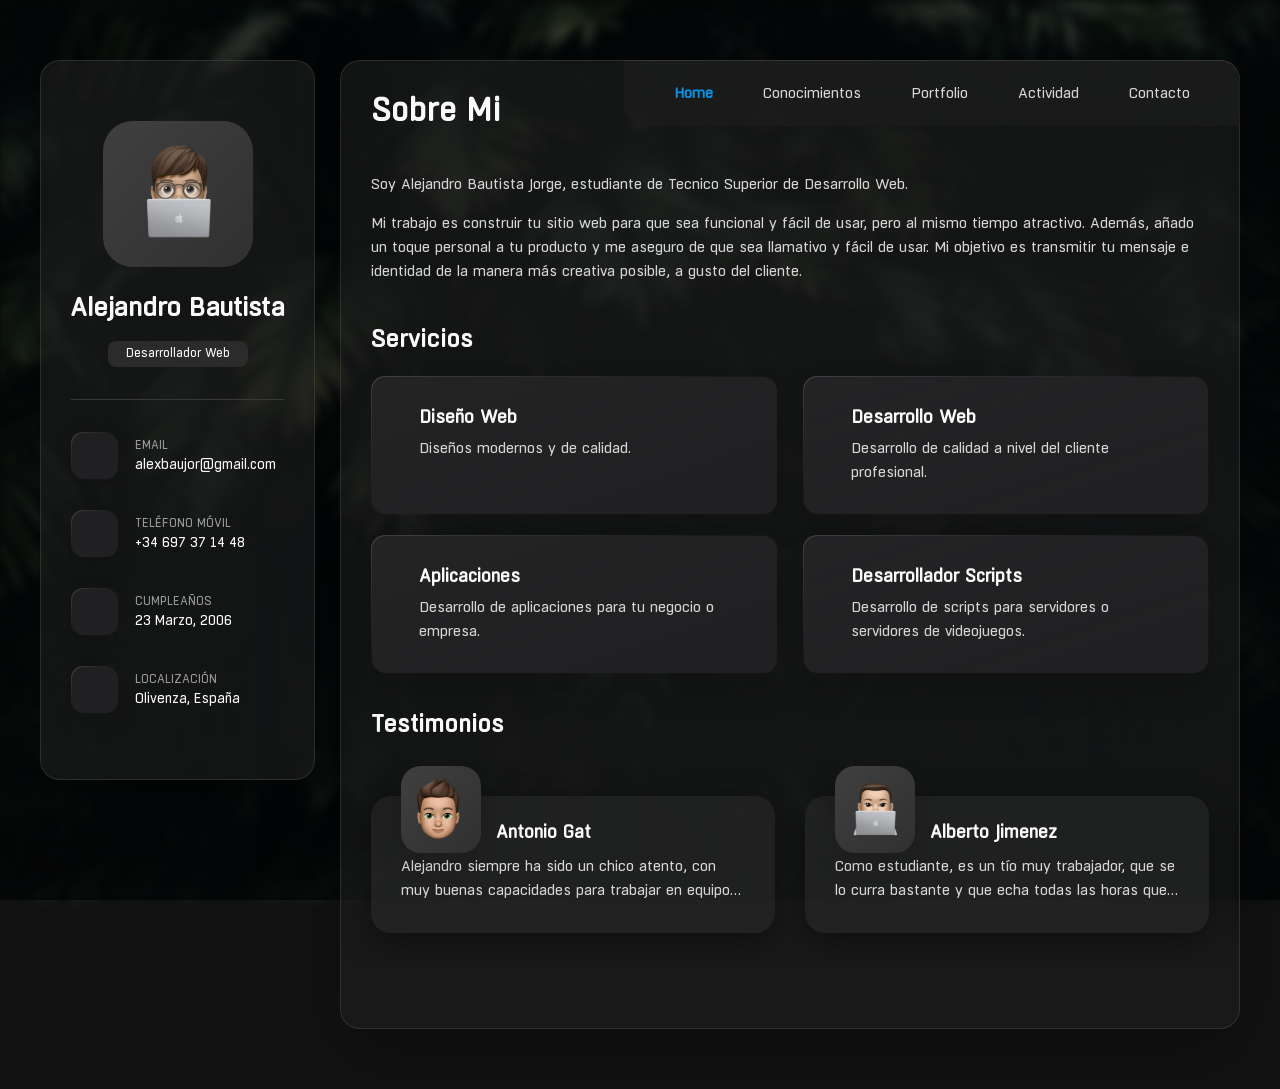
==== index.html @ 98f19467 "Actu V2" ====
<!DOCTYPE html>
<html lang="es">

<head>
  <meta charset="UTF-8">
  <meta http-equiv="X-UA-Compatible" content="IE=edge">
  <meta name="viewport" content="width=device-width, initial-scale=1.0">
  <title>Alejandro Bautista Jorge</title>


  <!--
    - favicon
  -->
  <link rel="shortcut icon" href="./assets/images/logo.ico" type="image/x-icon">

  <!--
    - custom css link
  -->
  <link rel="stylesheet" href="./assets/css/style.css">

  <!--
    - google font link
  -->
  <link rel="stylesheet" href="https://site-assets.fontawesome.com/releases/v6.4.0/css/all.css">
  <link rel="preconnect" href="https://fonts.googleapis.com">
  <link rel="preconnect" href="https://fonts.gstatic.com" crossorigin>
  <link href="https://fonts.googleapis.com/css2?family=Poppins:wght@300;400;500;600&display=swap" rel="stylesheet">
  <link href="https://fonts.googleapis.com/css2?family=Lexend+Deca:wght@100..900&display=swap" rel="stylesheet">
</head>

<body>
  <div id="preloader">
    <div class="loader"></div>
  </div>

  <!--
    - #MAIN
  -->

  <main>

    <!--
      - #SIDEBAR
    -->

           <aside class="sidebar" data-sidebar>

            <div class="sidebar-info">

                <figure class="avatar-box">
                    <img src="./assets/images/alebau.png" alt="Alejandro" width="80">
                </figure>

                <div class="info-content">
                    <a class="name"><b>Alejandro Bautista</b></a>
                    <p class="title">Desarrollador Web</p>
                </div>

                <button class="info_more-btn" data-sidebar-btn>
          <span>Mostrar Datos</span>

          <i class="fa-duotone fa-solid fa-angles-right"></i>
        </button>

            </div>

            <div class="sidebar-info_more">

                <div class="separator"></div>

                <ul class="contacts-list">

                    <li class="contact-item">

                        <div class="icon-box">
                            <i class="fa-duotone fa-solid fa-envelopes" style="--fa-primary-color: #0e90e1; --fa-secondary-color: #0e90e1;"></i>
                        </div>

                        <div class="contact-info">
                            <p class="contact-title">Email</p>

                            <a href="mailto:alexbaujor@gmail.com" class="contact-link">alexbaujor@gmail.com</a>
                        </div>

                    </li>

                    <li class="contact-item">

                        <div class="icon-box">
                            <i class="fa-duotone fa-solid fa-mobile-button" style="--fa-primary-color: #0e90e1; --fa-secondary-color: #0e90e1;"></i>
                        </div>

                        <div class="contact-info">
                            <p class="contact-title">Teléfono Móvil</p>

                            <a href="tel:+697371448" class="contact-link">+34 697 37 14 48</a>
                        </div>

                    </li>

                    <li class="contact-item">

                        <div class="icon-box">
                            <i class="fa-duotone fa-solid fa-calendar-days" style="--fa-primary-color: #0e90e1; --fa-secondary-color: #0e90e1;"></i>
                        </div>

                        <div class="contact-info">
                            <p class="contact-title">Cumpleaños</p>

                            <time datetime="1982-06-23">23 Marzo, 2006</time>
                        </div>

                    </li>

                    <li class="contact-item">

                        <div class="icon-box">
                            <i class="fa-duotone fa-solid fa-map-location-dot" style="--fa-primary-color: #0e90e1; --fa-secondary-color: #0e90e1;"></i>
                        </div>

                        <div class="contact-info">
                            <p class="contact-title">Localización</p>
                            <address>Olivenza, España</address>
                        </div>

                    </li>

                </ul>

                <div class="separator"></div>

                <ul class="social-list">

                    <li class="social-item">
                        <a href="https://github.com/TheeAlex11" class="social-link">
                            <i class="fa-brands fa-github" style="--fa-primary-color: #0e90e1; --fa-secondary-color: #0e90e1;"></i>
                        </a>
                    </li>

                    <li class="social-item">
                        <a href="#" class="social-link">
                            <i class="fa-brands fa-linkedin-in" style="--fa-primary-color: #0e90e1; --fa-secondary-color: #0e90e1;"></i>
                        </a>
                    </li>

                    <li class="social-item">
                        <a href="https://www.instagram.com/ale._oli1/" class="social-link">
                            <i class="fa-brands fa-instagram" style="--fa-primary-color: #0e90e1; --fa-secondary-color: #0e90e1;"></i>
                        </a>
                    </li>

                </ul>

            </div>

        </aside>





    <!--
      - #main-content
    -->

    <div class="main-content">

      <!--
        - #NAVBAR
      -->

      <nav class="navbar">

        <ul class="navbar-list">

          <li class="navbar-item">
            <button class="navbar-link  active" data-nav-link>Home</button>
          </li>

          <li class="navbar-item">
            <button class="navbar-link" data-nav-link>Conocimientos</button>
          </li>

          <li class="navbar-item">
            <button class="navbar-link" data-nav-link>Portfolio</button>
          </li>

          <li class="navbar-item">
            <button class="navbar-link" data-nav-link>Actividad</button>
          </li>

          <li class="navbar-item">
            <button class="navbar-link" data-nav-link>Contacto</button>
          </li>

        </ul>

      </nav>





      <!--
        - #ABOUT
      -->

      <article class="about  active" data-page="home">

                <header>
                    <h2 class="h2 article-title"><i class="fa-duotone fa-solid fa-info" style="--fa-primary-color: #0e90e1; --fa-secondary-color: #0e90e1;"></i> Sobre mi</h2>
                </header>

                <section class="about-text">
                    <p>
                        Soy Alejandro Bautista Jorge, estudiante de Tecnico Superior de Desarrollo Web.
                    </p>

                    <p>
                        Mi trabajo es construir tu sitio web para que sea funcional y fácil de usar, pero al mismo tiempo atractivo. Además, añado un toque personal a tu producto y me aseguro de que sea llamativo y fácil de usar. Mi objetivo es transmitir tu mensaje e identidad
                        de la manera más creativa posible, a gusto del cliente.
                    </p>
                </section>

                <section class="service">

                    <h3 class="h3 service-title">Servicios</h3>

                    <ul class="service-list">

                        <li class="service-item">

                            <div class="service-icon-box">
                                <i class="fa-duotone fa-solid fa-object-group" style="--fa-primary-color: #0e90e1; font-size: 40px; --fa-secondary-color: #0e90e1;"></i>
                            </div>

                            <div class="service-content-box">
                                <h4 class="h4 service-item-title">Diseño Web</h4>

                                <p class="service-item-text">
                                    Diseños modernos y de calidad.
                                </p>
                            </div>

                        </li>

                        <li class="service-item">

                            <div class="service-icon-box">
                                <i class="fa-duotone fa-solid fa-code" style="--fa-primary-color: #0e90e1; font-size: 40px; --fa-secondary-color: #0e90e1;"></i>
                            </div>

                            <div class="service-content-box">
                                <h4 class="h4 service-item-title">Desarrollo Web</h4>

                                <p class="service-item-text">
                                    Desarrollo de calidad a nivel del cliente profesional.
                                </p>
                            </div>

                        </li>

                        <li class="service-item">

                            <div class="service-icon-box">
                                <i class="fa-duotone fa-solid fa-mobile-button" style="--fa-primary-color: #0e90e1; font-size: 40px; --fa-secondary-color: #0e90e1;"></i>
                            </div>

                            <div class="service-content-box">
                                <h4 class="h4 service-item-title">Aplicaciones</h4>

                                <p class="service-item-text">
                                    Desarrollo de aplicaciones para tu negocio o empresa.
                                </p>
                            </div>

                        </li>

                        <li class="service-item">

                            <div class="service-icon-box">
                              <i class="fa-duotone fa-solid fa-joystick" style="--fa-primary-color: #0e90e1; font-size: 40px; --fa-secondary-color: #0e90e1;"></i>
                            </div>

                            <div class="service-content-box">
                                <h4 class="h4 service-item-title">Desarrollador Scripts</h4>

                                <p class="service-item-text">
                                    Desarrollo de scripts para servidores o servidores de videojuegos.
                                </p>
                            </div>

                        </li>

                    </ul>

                </section>


        <!--
          - testimonials
        -->
        
        <section class="testimonials">

          <h3 class="h3 testimonials-title">Testimonios</h3>

          <ul class="testimonials-list has-scrollbar">

            <li class="testimonials-item">
              <div class="content-card" data-testimonials-item>

                <figure class="testimonials-avatar-box">
                  <img src="./assets/images/avatar-antonio.png" alt="Antonio" width="60" data-testimonials-avatar>
                </figure>

                <h4 class="h4 testimonials-item-title" data-testimonials-title>Antonio Gat</h4>

                <div class="testimonials-text" data-testimonials-text>
                  <p>
                    Alejandro siempre ha sido un chico atento, con muy buenas capacidades para trabajar en equipo y como líder de proyecto. Es una persona que siempre estará atento al trabajo y se centrará mucho en la atención y el feedback con el cliente.
                  </p>
                </div>

              </div>
            </li>
            
            <li class="testimonials-item">
              <div class="content-card" data-testimonials-item>

                <figure class="testimonials-avatar-box">
                  <img src="./assets/images/albertojh.png" alt="Alberto Jimenez" width="60" data-testimonials-avatar>
                </figure>

                <h4 class="h4 testimonials-item-title" data-testimonials-title>Alberto Jimenez</h4>

                <div class="testimonials-text" data-testimonials-text>
                  <p>
                    Como estudiante, es un tío muy trabajador, que se lo curra bastante y que echa todas las horas que hagan falta a estudiar y como compañero/amigo es un tío que te ayuda en todo lo que puede, que te facilita las cosas siempre que puede y un gran amigo.
                  </p>
                </div>

              </div>
            </li>
            
            <li class="testimonials-item">
              <div class="content-card" data-testimonials-item>

                <figure class="testimonials-avatar-box">
                  <img src="./assets/images/alegarrido.png" alt="Alejandro Garrido" width="60" data-testimonials-avatar>
                </figure>

                <h4 class="h4 testimonials-item-title" data-testimonials-title>Alejandro Garrido</h4>

                <div class="testimonials-text" data-testimonials-text>
                  <p>
                    Alejandro es un gran compañero, siempre dispuesto a ayudar y con una gran capacidad de trabajo. Su dedicación y esfuerzo son admirables, y su actitud positiva lo convierte en un placer trabajar con él. Estoy seguro de que tendrá un futuro brillante en el mundo del desarrollo web.
                  </p>
                </div>

              </div>
            </li>
            <!----
            <li class="testimonials-item">
              <div class="content-card" data-testimonials-item>

                <figure class="testimonials-avatar-box">
                  <img src="./assets/images/avatar-4.png" alt="Henry william" width="60" data-testimonials-avatar>
                </figure>

                <h4 class="h4 testimonials-item-title" data-testimonials-title>Henry william</h4>

                <div class="testimonials-text" data-testimonials-text>
                  <p>
                    Richard was hired to create a corporate identity. We were very pleased with the work done. She has a
                    lot of experience
                    and is very concerned about the needs of client. Lorem ipsum dolor sit amet, ullamcous cididt
                    consectetur adipiscing
                    elit, seds do et eiusmod tempor incididunt ut laborels dolore magnarels alia.
                  </p>
                </div>

              </div>
            </li>
            ---->
          </ul>

        </section>

        <!--
          - testimonials modal
        -->

        <div class="modal-container" data-modal-container>

          <div class="overlay" data-overlay></div>

          <section class="testimonials-modal">

            <button class="modal-close-btn" data-modal-close-btn>
              <ion-icon name="close-outline"></ion-icon>
            </button>

            <div class="modal-img-wrapper">
              <figure class="modal-avatar-box">
                <img src="./assets/images/alebau.png" alt="Alejandro Bautista" width="80" data-modal-img>
              </figure>

              <img src="./assets/images/icon-quote.svg" alt="quote icon">
            </div>

            <div class="modal-content">

              <h4 class="h3 modal-title" data-modal-title>Antonio Gat</h4>

              <time datetime="2021-06-14">16 de abril 2025</time>

              <div data-modal-text>
                <p>
                  Antonio siempre ha sido un chico atento, con muy buenas capacidades para trabajar en equipo y como líder de proyecto. Es una persona que siempre estará atento al trabajo y se centrará mucho en la atención y el feedback con el cliente.
                </p>
              </div>

            </div>

          </section>

        </div>


        <!--
          - clients
        -->
        

        <!--
          - partners
        -->

      </article>

      <!--
        - #RESUME
      -->

      <article class="resume" data-page="conocimientos">

        <header>
          <h2 class="h2 article-title">Conocimientos</h2>
        </header>

        <section class="timeline">

          <div class="title-wrapper">
            <div class="icon-box">
              <i class="fa-duotone fa-solid fa-briefcase" style="--fa-primary-color: #0e90e1; --fa-secondary-color: #0e90e1;"></i>
            </div>

            <h3 class="h3">Experiencia</h3>
          </div>

          <ol class="timeline-list">
            <li class="timeline-item">

              <h4 class="h4 timeline-item-title">FCT - Grado Medio, Bolopapa, ElFaro</h4>

              <span>29 Marzo 2024 — 20 Junio 2024.</span>

              <p class="timeline-text">
                
              </p>

            </li>

            <li class="timeline-item">

              <h4 class="h4 timeline-item-title">Formacion Profesional DUAL - Impulsa Dirección de Proyectos</h4>

              <span>19 Mayo 2025 — 5 Junio 2025</span>

              <p class="timeline-text">
                
              </p>

            </li>
          </ol>

        </section>

        <section class="timeline">

          <div class="title-wrapper">
            <div class="icon-box">
              <i class="fa-duotone fa-solid fa-books" style="--fa-primary-color: #0e90e1; --fa-secondary-color: #0e90e1;"></i>
            </div>

            <h3 class="h3">Educación</h3>
          </div>

          <ol class="timeline-list">

            <li class="timeline-item">

              <h4 class="h4 timeline-item-title">Grado Superior Desarrollo Web</h4>

              <span>Sep. 2024 — Act.</span>

              <p class="timeline-text">
                
              </p>

            </li>

            <li class="timeline-item">

              <h4 class="h4 timeline-item-title">Grado Medio Sistemas Microinformáticos y Redes</h4>

              <span>Sep. 2022 — Jul. 2024</span>

              <p class="timeline-text">
                
              </p>

            </li>

          </ol>

        </section>


        <!-- <section class="timeline">

          <div class="title-wrapper">
            <div class="icon-box">
              <i class="fa-duotone fa-solid fa-diploma" style="--fa-primary-color: #0e90e1; --fa-secondary-color: #0e90e1;"></i>
            </div>

            <h3 class="h3">Certificaciones</h3>
          </div>

          <ol class="timeline-list">

            <li class="timeline-item">

              <h4 class="h4 timeline-item-title">OpenAI: Ejercicios y asistentes con Angular + NestJS</h4>

              <span>Sep. 2024</span>

              <p class="timeline-text">
                
              </p>

            </li>

            <li class="timeline-item">

              <h4 class="h4 timeline-item-title">Creación de Interfaces y Aplicaciones en Red</h4>

              <span>Sep. 2024</span>

              <p class="timeline-text">
                
              </p>

            </li>
            
            <li class="timeline-item">

              <h4 class="h4 timeline-item-title">Seguridad de Redes informáticas</h4>

              <span>Sep. 2024</span>

              <p class="timeline-text">
                
              </p>

            </li>

            <li class="timeline-item">

              <h4 class="h4 timeline-item-title">Machine Learning</h4>

              <span>Ago. 2024</span>

              <p class="timeline-text">
                
              </p>

            </li>

            <li class="timeline-item">

              <h4 class="h4 timeline-item-title">TanStack Query</h4>

              <span>Ago. 2024</span>

              <p class="timeline-text">
                
              </p>

            </li>

            <li class="timeline-item">

              <h4 class="h4 timeline-item-title">Shadcn/ui</h4>

              <span>Ago. 2024</span>

              <p class="timeline-text">
                
              </p>

            </li>

            <li class="timeline-item">

              <h4 class="h4 timeline-item-title">PHP</h4>

              <span>Ago. 2024</span>

              <p class="timeline-text">
                
              </p>

            </li>

            <li class="timeline-item">

              <h4 class="h4 timeline-item-title">JavaScript</h4>

              <span>Ago. 2022</span>

              <p class="timeline-text">
                
              </p>

            </li>

          </ol>

        </section> -->

        <section class="skill">

          <h3 class="h3 skills-title">Skills</h3>

          <ul class="skills-list content-card">

            <li class="skills-item">

              <div class="title-wrapper">
                <h5 class="h5">HTML</h5>
                <data value="80">80%</data>
              </div>

              <div class="skill-progress-bg">
                <div class="skill-progress-fill" style="width: 80%;"></div>
              </div>

            </li>

            <li class="skills-item">

              <div class="title-wrapper">
                <h5 class="h5">CSS</h5>
                <data value="80">80%</data>
              </div>

              <div class="skill-progress-bg">
                <div class="skill-progress-fill" style="width: 70%;"></div>
              </div>

            </li>

            <li class="skills-item">

              <div class="title-wrapper">
                <h5 class="h5">JavaScript</h5>
                <data value="75">75%</data>
              </div>

              <div class="skill-progress-bg">
                <div class="skill-progress-fill" style="width: 60%;"></div>
              </div>

            </li>

            <li class="skills-item">

              <div class="title-wrapper">
                <h5 class="h5">PHP</h5>
                <data value="68">68%</data>
              </div>

              <div class="skill-progress-bg">
                <div class="skill-progress-fill" style="width: 50%;"></div>
              </div>

            </li>

            <li class="skills-item">

              <div class="title-wrapper">
                <h5 class="h5">LUA</h5>
                <data value="85">85%</data>
              </div>

              <div class="skill-progress-bg">
                <div class="skill-progress-fill" style="width: 50%;"></div>
              </div>

            </li>

            <li class="skills-item">

              <div class="title-wrapper">
                <h5 class="h5">Python</h5>
                <data value="65">65%</data>
              </div>

              <div class="skill-progress-bg">
                <div class="skill-progress-fill" style="width: 50%;"></div>
              </div>

            </li>

            <li class="skills-item">

              <div class="title-wrapper">
                <h5 class="h5">Git</h5>
                <data value="65">65%</data>
              </div>

              <div class="skill-progress-bg">
                <div class="skill-progress-fill" style="width: 65%;"></div>
              </div>

            </li>

            <li class="skills-item">

              <div class="title-wrapper">
                <h5 class="h5">WordPress</h5>
                <data value="80">80%</data>
              </div>

              <div class="skill-progress-bg">
                <div class="skill-progress-fill" style="width: 80%;"></div>
              </div>

            </li>

              <li class="skills-item">

              <div class="title-wrapper">
                <h5 class="h5">SQL</h5>
                <data value="80">80%</data>
              </div>

              <div class="skill-progress-bg">
                <div class="skill-progress-fill" style="width: 80%;"></div>
              </div>

            </li>

          </ul>

        </section>

      </article>





      <!--
        - #PORTFOLIO
      -->

      <article class="portfolio" data-page="portfolio">

        <header>
          <h2 class="h2 article-title">Portfolio</h2>
        </header>

        <section class="projects">

          <!-- <ul class="filter-list">

            <li class="filter-item">
              <button class="active" data-filter-btn>Todo</button>
            </li>

            <li class="filter-item">
              <button data-filter-btn>Diseño Web</button>
            </li>

            <li class="filter-item">
              <button data-filter-btn>Aplicaciones</button>
            </li>

            <li class="filter-item">
              <button data-filter-btn>Desarrollo Web</button>
            </li>

          </ul> -->

          <div class="filter-select-box">

            <button class="filter-select" data-select>

              <div class="select-value" data-selecct-value>Select category</div>

              <div class="select-icon">
                <ion-icon name="chevron-down"></ion-icon>
              </div>

            </button>

            <ul class="select-list">

              <li class="select-item">
                <button data-select-item>All</button>
              </li>

              <li class="select-item">
                <button data-select-item>Diseño Web</button>
              </li>

              <li class="select-item">
                <button data-select-item>Aplicaciones</button>
              </li>

              <li class="select-item">
                <button data-select-item>Desarrollo Web</button>
              </li>

            </ul>

          </div>

          <ul class="project-list">
            
            <li class="project-item  active" data-filter-item data-category="Aplicaciones">
              <a href="https://bandidosroleplay.com/garaz/">

                <figure class="project-img">
                  <div class="project-item-icon-box">
                    <ion-icon name="eye-outline"></ion-icon>
                  </div>

                  <img src="./assets/images/garaz.gif" alt="finance" loading="lazy">
                </figure>

                <h3 class="project-title"><b>Garaż Company</b></h3>

                <p class="project-category">TFGM (Proyecto Ficticio)</p>

              </a>
            </li>

            

            <li class="project-item  active" data-filter-item data-category="desarrollo web">
              <a href="./subwebs/webBandidos/index.html">

                <figure class="project-img">
                  <div class="project-item-icon-box">
                    <ion-icon name="eye-outline"></ion-icon>
                  </div>

                  <img src="./assets/images/bandidos_vintage.png" alt="finance" loading="lazy">
                </figure>

                <h3 class="project-title"><b>Bandidos RolePlay</b></h3>

                <p class="project-category">Servidor videojuegos FiveM</p>

              </a>
            </li>

            <li class="project-item  active" data-filter-item data-category="desarrollo web">
              <a href="./subwebs/agenda.html">

                <figure class="project-img">
                  <div class="project-item-icon-box">
                    <ion-icon name="eye-outline"></ion-icon>
                  </div>

                  <img src="./assets/images/agenda.gif" alt="finance" loading="lazy">
                </figure>

                <h3 class="project-title"><b>Agenda Digital</b></h3>

                <p class="project-category">Proyecto para gestionar tareas y eventos</p>

              </a>
            </li>

            <li class="project-item  active" data-filter-item data-category="desarrollo web">
              <a href="./subwebs/verificadorContraste.html">

                <figure class="project-img">
                  <div class="project-item-icon-box">
                    <ion-icon name="eye-outline"></ion-icon>
                  </div>

                  <img src="./assets/images/verificadorColores.gif" alt="finance" loading="lazy">
                </figure>

                <h3 class="project-title"><b>Verificador de Contraste</b></h3>

                <p class="project-category">Herramienta para verificar el contraste de colores en interfaces web</p>

              </a>
            </li>

            <!----
            <li class="project-item  active" data-filter-item data-category="desarrollo web">
              <a href="#">

                <figure class="project-img">
                  <div class="project-item-icon-box">
                    <ion-icon name="eye-outline"></ion-icon>
                  </div>

                  <img src="./assets/images/logo_skull.jpg" alt="orizon" loading="lazy">
                </figure>

                <h3 class="project-title">LaLiga GATE</h3>

                <p class="project-category">Desarrollo Web</p>

              </a>
            </li>
            
            <li class="project-item  active" data-filter-item data-category="web design">
              <a href="#">

                <figure class="project-img">
                  <div class="project-item-icon-box">
                    <ion-icon name="eye-outline"></ion-icon>
                  </div>

                  <img src="./assets/images/project-3.jpg" alt="fundo" loading="lazy">
                </figure>

                <h3 class="project-title">Fundo</h3>

                <p class="project-category">Web design</p>

              </a>
            </li>

            <li class="project-item  active" data-filter-item data-category="applications">
              <a href="#">

                <figure class="project-img">
                  <div class="project-item-icon-box">
                    <ion-icon name="eye-outline"></ion-icon>
                  </div>

                  <img src="./assets/images/project-4.png" alt="brawlhalla" loading="lazy">
                </figure>

                <h3 class="project-title">Brawlhalla</h3>

                <p class="project-category">Applications</p>

              </a>
            </li>

            <li class="project-item  active" data-filter-item data-category="web design">
              <a href="#">

                <figure class="project-img">
                  <div class="project-item-icon-box">
                    <ion-icon name="eye-outline"></ion-icon>
                  </div>

                  <img src="./assets/images/project-5.png" alt="dsm." loading="lazy">
                </figure>

                <h3 class="project-title">DSM.</h3>

                <p class="project-category">Web design</p>

              </a>
            </li>

            <li class="project-item  active" data-filter-item data-category="web design">
              <a href="#">

                <figure class="project-img">
                  <div class="project-item-icon-box">
                    <ion-icon name="eye-outline"></ion-icon>
                  </div>

                  <img src="./assets/images/project-6.png" alt="metaspark" loading="lazy">
                </figure>

                <h3 class="project-title">MetaSpark</h3>

                <p class="project-category">Web design</p>

              </a>
            </li>

            <li class="project-item  active" data-filter-item data-category="desarrollo web">
              <a href="#">

                <figure class="project-img">
                  <div class="project-item-icon-box">
                    <ion-icon name="eye-outline"></ion-icon>
                  </div>

                  <img src="./assets/images/project-7.png" alt="summary" loading="lazy">
                </figure>

                <h3 class="project-title">Summary</h3>

                <p class="project-category">Web development</p>

              </a>
            </li>

            <li class="project-item  active" data-filter-item data-category="applicaciones">
              <a href="#">

                <figure class="project-img">
                  <div class="project-item-icon-box">
                    <ion-icon name="eye-outline"></ion-icon>
                  </div>

                  <img src="./assets/images/project-8.jpg" alt="task manager" loading="lazy">
                </figure>

                <h3 class="project-title">Task Manager</h3>

                <p class="project-category">Applications</p>

              </a>
            </li>

            <li class="project-item  active" data-filter-item data-category="desarrollo web">
              <a href="#">

                <figure class="project-img">
                  <div class="project-item-icon-box">
                    <ion-icon name="eye-outline"></ion-icon>
                  </div>

                  <img src="./assets/images/project-9.png" alt="arrival" loading="lazy">
                </figure>

                <h3 class="project-title">Arrival</h3>

                <p class="project-category">Web development</p>

              </a>
            </li>
            ---->
          </ul>

        </section>

      </article>





      <!--
        - #actividad
      -->

      <article class="actividad" data-page="actividad">
        <header>
          <h2 class="h2 article-title">Actividad</h2>
        </header>

        <section class="discord-embed-card">
          <a href="https://discord.com/users/658625459260751874" target="_blank" rel="noopener">
            <img
              src="https://lanyard.cnrad.dev/api/658625459260751874?theme=dark&hideDiscriminator=true&borderRadius=10px"
              alt="Discord Presence"
              class="discord-embed-image"
            />
          </a>
        </section>
      </article>







      <!--
        - #CONTACT
      -->

      <article class="contact" data-page="contacto">

        <header>
          <h2 class="h2 article-title">Contacto</h2>
        </header>

        <section class="mapbox" data-mapbox>
          <figure>
            <iframe src="https://www.google.com/maps/embed?pb=!1m18!1m12!1m3!1d51479.19446218099!2d-7.199048424079441!3d38.68462767176567!2m3!1f0!2f0!3f0!3m2!1i1024!2i768!4f10.5!3m3!1m2!1s0xd16c1261226e8d7%3A0x40d6cc0d4ed4e41d!2sOlivenza%2C%20Badajoz!5e0!3m2!1ses!2ses!4v1743779056248!5m2!1ses!2ses" 
                    width="600" 
                    height="450" 
                    style="border:0;" 
                    allowfullscreen="" 
                    loading="lazy" 
                    referrerpolicy="no-referrer-when-downgrade">
            </iframe>
          </figure>
        </section>

        <section class="contact-form">

          <h3 class="h3 form-title">Formulario de Contacto</h3>

          <form action="https://api.web3forms.com/submit"  method="POST" class="form" data-form >

            <input type="hidden" name="access_key" value="b4cb14c7-49b2-4f54-ac7d-d0d96cc77312">

            <div class="input-wrapper">
              <input type="text" name="fullname" class="form-input" placeholder="Nombre Completo" required data-form-input>

              <input type="email" name="email" class="form-input" placeholder="Correo Electrónico" required data-form-input>
            </div>

            <textarea name="message" class="form-input" placeholder="Redacta tu mensaje" required data-form-input></textarea>

            <button class="form-btn" type="submit"  data-form-btn>
              <ion-icon name="paper-plane"></ion-icon>
              <span>Enviar Mensaje</span>
            </button>

          </form>

        </section>

      </article>

    </div>
    

  </main>
  <!--
    - custom js link
  -->
  <script data-cfasync="false" src="/cdn-cgi/scripts/5c5dd728/cloudflare-static/email-decode.min.js"></script><script src="./assets/js/script.js"></script>

  <!--
    - ionicon link
  -->
  <script type="module" src="https://unpkg.com/ionicons@5.5.2/dist/ionicons/ionicons.esm.js"></script>
  <script nomodule src="https://unpkg.com/ionicons@5.5.2/dist/ionicons/ionicons.js"></script>

<script defer src="https://static.cloudflareinsights.com/beacon.min.js/vcd15cbe7772f49c399c6a5babf22c1241717689176015" integrity="sha512-ZpsOmlRQV6y907TI0dKBHq9Md29nnaEIPlkf84rnaERnq6zvWvPUqr2ft8M1aS28oN72PdrCzSjY4U6VaAw1EQ==" data-cf-beacon='{"rayId":"958977f238132f8f","version":"2025.6.2","r":1,"token":"3aa8ae387e264ddfbd05403c59092039","serverTiming":{"name":{"cfExtPri":true,"cfEdge":true,"cfOrigin":true,"cfL4":true,"cfSpeedBrain":true,"cfCacheStatus":true}}}' crossorigin="anonymous"></script>

</body>

</html>
---- assets/css/style.css ----
/*-----------------------------------*\
  #style.css
\*-----------------------------------*/

@font-face {
    font-family: gotham;
    src: url(../fonts/BoxedRound.ttf);
}

:root {
    /**
   * colors
   */
    /* gradient */
    --bg-gradient-onyx: linear-gradient( to bottom right, hsl(240, 1%, 25%) 3%, hsl(0, 0%, 19%) 97%);
    --bg-gradient-jet: linear-gradient( to bottom right, hsla(240, 1%, 18%, 0.251) 0%, hsla(240, 2%, 11%, 0) 100%), hsl(240, 2%, 13%);
    --bg-gradient-green-1: hsl(203, 88%, 47%);
    --bg-gradient-yellow-2: linear-gradient( 135deg, hsla(45, 100%, 71%, 0.251) 0%, hsla(35, 100%, 68%, 0) 59.86%), hsl(240, 2%, 13%);
    --border-gradient-onyx: linear-gradient( to bottom right, hsl(0, 0%, 25%) 0%, hsla(0, 0%, 25%, 0) 50%);
    --text-gradient-yellow: linear-gradient( to right, hsl(203, 88%, 47%), hsl(203, 84%, 36%));
    /* solid */
    --jet: hsl(0, 0%, 22%);
    --onyx: hsl(240, 1%, 17%);
    --eerie-black-1: hsl(240, 2%, 13%);
    --eerie-black-2: hsl(240, 2%, 12%);
    --smoky-black: hsl(0, 0%, 7%);
    --white-1: hsl(0, 0%, 100%);
    --white-2: hsl(0, 0%, 98%);
    --green-lime: hsl(203, 88%, 47%);
    --green-bold: hsl(203, 84%, 36%);
    --light-gray: hsl(0, 0%, 84%);
    --light-gray-70: hsla(0, 0%, 84%, 0.7);
    --bittersweet-shimmer: hsl(0, 43%, 51%);
    /**
   * typography
   */
    /* font-family */
    --ff-poppins: gotham, sans-serif;
    /* font-size */
    --fs-1: 24px;
    --fs-2: 18px;
    --fs-3: 17px;
    --fs-4: 16px;
    --fs-5: 15px;
    --fs-6: 14px;
    --fs-7: 13px;
    --fs-8: 11px;
    /* font-weight */
    --fw-300: 300;
    --fw-400: 400;
    --fw-500: 500;
    --fw-600: 600;
    /**
   * shadow
   */
    --shadow-1: -4px 8px 24px hsla(0, 0%, 0%, 0.25);
    --shadow-2: 0 16px 30px hsla(0, 0%, 0%, 0.25);
    --shadow-3: 0 16px 40px hsla(0, 0%, 0%, 0.25);
    --shadow-4: 0 25px 50px hsla(0, 0%, 0%, 0.15);
    --shadow-5: 0 24px 80px hsla(0, 0%, 0%, 0.25);
    /**
   * transition
   */
    --transition-1: 0.25s ease;
    --transition-2: 0.5s ease-in-out;
}

/*-----------------------------------*\
  #RESET
\*-----------------------------------*/

*,
*::before,
*::after {
    margin: 0;
    padding: 0;
    box-sizing: border-box;
}

a {
    text-decoration: none;
}

li {
    list-style: none;
}

img,
ion-icon,
a,
button,
time,
span {
    display: block;
}

button {
    font: inherit;
    background: none;
    border: none;
    text-align: left;
    cursor: pointer;
}

input,
textarea {
    display: block;
    width: 100%;
    background: none;
    font: inherit;
}

::selection {
    background: var(--green-lime);
    color: var(--smoky-black);
}

:focus {
    outline-color: var(--green-lime);
}

html {
    font-family: var(--ff-poppins);
}

body {
    background: var(--smoky-black);
}

/* Fondo con blur */
body::before {
  content: "";
  position: fixed;
  top: 0;
  left: 0;
  width: 100vw;
  height: 100vh;
  background-image: url('../images/bg.png');
  background-size: cover;
  background-position: center;
  filter: blur(5px);
  z-index: -2;
}

/* Oscurecer ligeramente para mayor legibilidad */
body::after {
  content: "";
  position: fixed;
  top: 0;
  left: 0;
  width: 100vw;
  height: 100vh;
  background-color: rgba(0, 0, 0, 0.6); /* opcional, ajusta opacidad */
  z-index: -1;
}


/*-----------------------------------*\
  #REUSED STYLE
\*-----------------------------------*/

.sidebar,
article {
  background: rgba(30, 30, 30, 0.6); /* fondo translúcido */
  border: 1px solid rgba(255, 255, 255, 0.1); /* borde sutil */
  border-radius: 20px;
  padding: 25px;
  box-shadow: 0 10px 40px rgba(0, 0, 0, 0.4);
  /* backdrop-filter: blur(20px); */
  -webkit-backdrop-filter: blur(20px);
  z-index: 1;
  transition: all 0.3s ease;
}


.separator {
    width: 100%;
    height: 1px;
    background: var(--jet);
    margin: 16px 0;
}

.icon-box {
    position: relative;
    background: var(--border-gradient-onyx);
    width: 30px;
    height: 30px;
    border-radius: 8px;
    display: flex;
    justify-content: center;
    align-items: center;
    font-size: 16px;
    color: var(--green-lime);
    box-shadow: var(--shadow-1);
    z-index: 1;
}

.icon-box::before {
    content: "";
    position: absolute;
    inset: 1px;
    background: var(--eerie-black-1);
    border-radius: inherit;
    z-index: -1;
}

.icon-box ion-icon {
    --ionicon-stroke-width: 35px;
}

article {
    display: none;
}

article.active {
    display: block;
    animation: fade 0.5s ease backwards;
}

@keyframes fade {
    0% {
        opacity: 0;
    }
    100% {
        opacity: 1;
    }
}

.h2,
.h3,
.h4,
.h5 {
    color: var(--white-2);
    text-transform: capitalize;
}

.h2 {
    font-size: var(--fs-1);
}

.h3 {
    font-size: var(--fs-2);
}

.h4 {
    font-size: var(--fs-4);
}

.h5 {
    font-size: var(--fs-7);
    font-weight: var(--fw-500);
}

.article-title {
    position: relative;
    padding-bottom: 7px;
}

/* .article-title::after {
    content: "";
    position: absolute;
    bottom: 0;
    left: 0;
    width: 30px;
    height: 3px;
    background: var(--text-gradient-yellow);
    border-radius: 3px;
} */

.has-scrollbar::-webkit-scrollbar {
    width: 5px;
    /* for vertical scrollbar */
    height: 5px;
    /* for horizontal scrollbar */
}

.has-scrollbar::-webkit-scrollbar-track {
    background: var(--onyx);
    border-radius: 5px;
}

.has-scrollbar::-webkit-scrollbar-thumb {
    background: var(--green-lime);
    border-radius: 5px;
}

.has-scrollbar::-webkit-scrollbar-button {
    width: 20px;
}

.content-card {
  position: relative;
  background: rgba(40, 40, 40, 0.6);
  padding: 25px;
  border-radius: 20px;
  box-shadow: 0 10px 30px rgba(0, 0, 0, 0.4);
  /* backdrop-filter: blur(20px); */
  /* -webkit-backdrop-filter: blur(20px); */
  z-index: 1;
  transition: transform 0.3s ease, box-shadow 0.3s ease;
}

.content-card:hover {
  transform: translateY(-5px);
  box-shadow: 0 15px 45px rgba(0, 0, 0, 0.5);
}


/*-----------------------------------*\
  #MAIN
\*-----------------------------------*/

main {
    margin: 15px 12px;
    margin-bottom: 75px;
    min-width: 259px;
}

/*-----------------------------------*\
  #SIDEBAR
\*-----------------------------------*/

.sidebar {
    margin-bottom: 15px;
    max-height: 112px;
    overflow: hidden;
    transition: var(--transition-2);
}

.sidebar.active {
    max-height: 405px;
}

.sidebar-info {
    position: relative;
    display: flex;
    justify-content: flex-start;
    align-items: center;
    gap: 15px;
}

.avatar-box {
    background: var(--bg-gradient-onyx);
    border-radius: 20px;
}

.info-content .name {
    color: var(--white-2);
    font-size: var(--fs-3);
    font-weight: var(--fw-500);
    letter-spacing: -0.25px;
    margin-bottom: 10px;
}

.info-content .title {
    color: var(--white-1);
    background: var(--onyx);
    font-size: var(--fs-8);
    font-weight: var(--fw-300);
    width: max-content;
    padding: 3px 12px;
    border-radius: 8px;
}

.info_more-btn {
    position: absolute;
    top: -15px;
    right: -15px;
    border-radius: 0 15px;
    font-size: 13px;
    color: var(--green-lime);
    background: var(--border-gradient-onyx);
    padding: 10px;
    box-shadow: var(--shadow-2);
    transition: var(--transition-1);
    z-index: 1;
}

.info_more-btn::before {
    content: "";
    position: absolute;
    inset: 1px;
    border-radius: inherit;
    background: var(--bg-gradient-jet);
    transition: var(--transition-1);
    z-index: -1;
}

.info_more-btn:hover,
.info_more-btn:focus {
    background: var(--bg-gradient-green-1);
}

.info_more-btn span {
    display: none;
}

.sidebar-info_more {
    opacity: 0;
    visibility: hidden;
    transition: var(--transition-2);
}

.sidebar.active .sidebar-info_more {
    opacity: 1;
    visibility: visible;
}

.contacts-list {
    display: grid;
    grid-template-columns: 1fr;
    gap: 16px;
}

.contact-item {
    min-width: 100%;
    display: flex;
    align-items: center;
    gap: 16px;
}

.contact-info {
    max-width: calc(100% - 46px);
    width: calc(100% - 46px);
}

.contact-title {
    color: var(--light-gray-70);
    font-size: var(--fs-8);
    text-transform: uppercase;
    margin-bottom: 2px;
}

.contact-info :is(.contact-link, time, address) {
    color: var(--white-2);
    font-size: var(--fs-7);
}

.contact-info address {
    font-style: normal;
}

.social-list {
    display: flex;
    justify-content: flex-start;
    align-items: center;
    gap: 15px;
    padding-bottom: 4px;
    padding-left: 7px;
}

.social-item .social-link {
    color: var(--light-gray-70);
    font-size: 18px;
}

.social-item .social-link:hover {
    color: var(--light-gray);
}

/*-----------------------------------*\
  #NAVBAR
\*-----------------------------------*/

/*-----------------------------------*\
  #NAVBAR (MODERNO)
\*-----------------------------------*/

.navbar {
  position: fixed;
  bottom: 0;
  left: 0;
  width: 100%;
  background: rgba(30, 30, 30, 0.6); /* Fondo semi-transparente */
  border-top: 1px solid rgba(255, 255, 255, 0.1);
  backdrop-filter: blur(20px);
  -webkit-backdrop-filter: blur(20px);
  border-radius: 20px 20px 0 0;
  box-shadow: 0 -5px 20px rgba(0, 0, 0, 0.4);
  z-index: 5;
  padding: 0 10px;
  transition: background 0.3s ease, transform 0.3s ease;
}

.navbar-list {
  display: flex;
  flex-wrap: nowrap;
  justify-content: space-around;
  align-items: center;
  padding: 0;
  margin: 0;
  height: 65px;
}

.navbar-item {
  flex: 1;
  text-align: center;
}

.navbar-link {
  color: var(--light-gray);
  font-size: var(--fs-8);
  padding: 20px 10px;
  font-weight: 500;
  transition: color 0.3s ease, transform 0.3s ease;
  background: transparent;
  border: none;
  cursor: pointer;
}

.navbar-link:hover,
.navbar-link:focus {
  color: var(--green-lime);
  transform: translateY(-2px);
}

.navbar-link.active {
  color: var(--green-lime);
  font-weight: 600;
}


/*-----------------------------------*\
  #ABOUT
\*-----------------------------------*/

.about .article-title {
    margin-bottom: 15px;
}

.about-text {
    color: var(--light-gray);
    font-size: var(--fs-6);
    font-weight: var(--fw-300);
    line-height: 1.6;
}

.about-text p {
    margin-bottom: 15px;
}

/**
 * #service 
 */

.service {
    margin-bottom: 35px;
}

.service-title {
    margin-bottom: 20px;
}

.service-list {
    display: grid;
    grid-template-columns: 1fr;
    gap: 20px;
}

.service-item {
    position: relative;
    background: var(--border-gradient-onyx);
    padding: 20px;
    border-radius: 14px;
    box-shadow: var(--shadow-2);
    z-index: 1;
}

.service-item::before {
    content: "";
    position: absolute;
    inset: 1px;
    background: var(--bg-gradient-jet);
    border-radius: inherit;
    z-index: -1;
}

.service-icon-box {
    margin-bottom: 10px;
}

.service-icon-box img {
    margin: auto;
}

.service-content-box {
    text-align: center;
}

.service-item-title {
    margin-bottom: 7px;
}

.service-item-text {
    color: var(--light-gray);
    font-size: var(--fs-6);
    font-weight: var(--fw-3);
    line-height: 1.6;
}

/**
 * #testimonials 
 */

.testimonials {
    margin-bottom: 30px;
}

.testimonials-title {
    margin-bottom: 20px;
}

.testimonials-list {
    display: flex;
    justify-content: flex-start;
    align-items: flex-start;
    gap: 15px;
    margin: 0 -15px;
    padding: 25px 15px;
    padding-bottom: 35px;
    overflow-x: auto;
    scroll-behavior: smooth;
    overscroll-behavior-inline: contain;
    scroll-snap-type: inline mandatory;
}

.testimonials-item {
    min-width: 100%;
    scroll-snap-align: center;
}

.testimonials-avatar-box {
    position: absolute;
    top: 0;
    left: 0;
    transform: translate(15px, -25px);
    background: var(--bg-gradient-onyx);
    border-radius: 14px;
    box-shadow: var(--shadow-1);
}

.testimonials-item-title {
    margin-bottom: 7px;
}

.testimonials-text {
    color: var(--light-gray);
    font-size: var(--fs-6);
    font-weight: var(--fw-300);
    line-height: 1.6;
    display: -webkit-box;
    line-clamp: 4;
    -webkit-line-clamp: 4;
    -webkit-box-orient: vertical;
    overflow: hidden;
}

/**
 * #testimonials-modal
 */

.modal-container {
    position: fixed;
    top: 0;
    left: 0;
    width: 100%;
    height: 100%;
    display: flex;
    justify-content: center;
    align-items: center;
    overflow-y: auto;
    overscroll-behavior: contain;
    z-index: 20;
    pointer-events: none;
    visibility: hidden;
}

.modal-container::-webkit-scrollbar {
    display: none;
}

.modal-container.active {
    pointer-events: all;
    visibility: visible;
}

.overlay {
    position: fixed;
    top: 0;
    left: 0;
    width: 100%;
    height: 100vh;
    background: rgba(0, 0, 0, 0.8);
    opacity: 0;
    visibility: hidden;
    pointer-events: none;
    z-index: 1;
    transition: var(--transition-1);
}

.overlay.active {
    opacity: 0.8;
    visibility: visible;
    pointer-events: all;
}

.testimonials-modal {
    background: rgba(30, 30, 30, 0.6); /* fondo translúcido */
    border: 1px solid rgba(255, 255, 255, 0.1); /* borde sutil */
    box-shadow: 0 10px 40px rgba(0, 0, 0, 0.4);
    /* backdrop-filter: blur(20px); */
    /* -webkit-backdrop-filter: blur(20px); */
    position: relative;
    padding: 15px;
    margin: 15px 12px;
    border-radius: 20px;
    transform: scale(1.2);
    opacity: 0;
    transition: var(--transition-1);
    z-index: 2;
}

.modal-container.active .testimonials-modal {
    transform: scale(1);
    opacity: 1;
}

.modal-close-btn {
    position: absolute;
    top: 15px;
    right: 15px;
    background: var(--onyx);
    border-radius: 8px;
    width: 32px;
    height: 32px;
    display: flex;
    justify-content: center;
    align-items: center;
    color: var(--white-2);
    font-size: 18px;
    opacity: 0.7;
}

.modal-close-btn:hover,
.modal-close-btn:focus {
    opacity: 1;
}

.modal-close-btn ion-icon {
    --ionicon-stroke-width: 50px;
}

.modal-avatar-box {
    background: var(--bg-gradient-onyx);
    width: max-content;
    border-radius: 14px;
    margin-bottom: 15px;
    box-shadow: var(--shadow-2);
}

.modal-img-wrapper>img {
    display: none;
}

.modal-title {
    margin-bottom: 4px;
}

.modal-content time {
    font-size: var(--fs-6);
    color: var(--light-gray-70);
    font-weight: var(--fw-300);
    margin-bottom: 10px;
}

.modal-content p {
    color: var(--light-gray);
    font-size: var(--fs-6);
    font-weight: var(--fw-300);
    line-height: 1.6;
}

/**
 * #clients 
 */

.clients {
    margin-bottom: 15px;
}

.clients-list {
    background-color: var(--bg-gradient-jet);
    display: flex;
    justify-content: flex-start;
    align-items: flex-start;
    gap: 15px;
    margin: 0 -15px;
    padding: 25px;
    padding-bottom: 25px;
    overflow-x: auto;
    scroll-behavior: smooth;
    overscroll-behavior-inline: contain;
    scroll-snap-type: inline mandatory;
    scroll-padding-inline: 25px;
}

.clients-item {
    min-width: 50%;
    scroll-snap-align: start;
}

.clients-item img {
    width: 100%;
    filter: grayscale(1);
    transition: var(--transition-1);
}

.clients-item img:hover {
    filter: grayscale(0);
}

/*-----------------------------------*\
  #RESUME
\*-----------------------------------*/

.article-title {
    margin-bottom: 30px;
}

/**
 * education and experience 
 */

.timeline {
    margin-bottom: 30px;
}

.timeline .title-wrapper {
    display: flex;
    align-items: center;
    gap: 15px;
    margin-bottom: 25px;
}

.timeline-list {
    font-size: var(--fs-6);
    margin-left: 45px;
}

.timeline-item {
    position: relative;
}

.timeline-item:not(:last-child) {
    margin-bottom: 20px;
}

.timeline-item-title {
    font-size: var(--fs-6);
    line-height: 1.3;
    margin-bottom: 7px;
}

.timeline-list span {
    color: var(--green-bold);
    font-weight: var(--fw-400);
    line-height: 1.6;
}

.timeline-item:not(:last-child)::before {
    content: "";
    position: absolute;
    top: -25px;
    left: -30px;
    width: 1px;
    height: calc(100% + 50px);
    background: var(--jet);
}

.timeline-item::after {
    content: "";
    position: absolute;
    top: 5px;
    left: -33px;
    height: 6px;
    width: 6px;
    background: var(--text-gradient-yellow);
    border-radius: 50%;
    box-shadow: 0 0 0 4px var(--jet);
}

.timeline-text {
    color: var(--light-gray);
    font-weight: var(--fw-300);
    line-height: 1.6;
}

/**
 * skills 
 */

.skills-title {
    margin-bottom: 20px;
}

.skills-list {
    padding: 20px;
}

.skills-item:not(:last-child) {
    margin-bottom: 15px;
}

.skill .title-wrapper {
    display: flex;
    align-items: center;
    gap: 5px;
    margin-bottom: 8px;
}

.skill .title-wrapper data {
    color: var(--light-gray);
    font-size: var(--fs-7);
    font-weight: var(--fw-300);
}

.skill-progress-bg {
    background: var(--jet);
    width: 100%;
    height: 8px;
    border-radius: 10px;
}

.skill-progress-fill {
    background: var(--text-gradient-yellow);
    height: 100%;
    border-radius: inherit;
}

/*-----------------------------------*\
  #PORTFOLIO
\*-----------------------------------*/

.filter-list {
    display: none;
}

.filter-select-box {
    position: relative;
    margin-bottom: 25px;
}

.filter-select {
    background: var(--eerie-black-2);
    color: var(--light-gray);
    display: flex;
    justify-content: space-between;
    align-items: center;
    width: 100%;
    padding: 12px 16px;
    border: 1px solid var(--jet);
    border-radius: 14px;
    font-size: var(--fs-6);
    font-weight: var(--fw-300);
}

.filter-select.active .select-icon {
    transform: rotate(0.5turn);
}

.select-list {
    background: var(--eerie-black-2);
    position: absolute;
    top: calc(100% + 6px);
    width: 100%;
    padding: 6px;
    border: 1px solid var(--jet);
    border-radius: 14px;
    z-index: 2;
    opacity: 0;
    visibility: hidden;
    pointer-events: none;
    transition: 0.15s ease-in-out;
}

.filter-select.active+.select-list {
    opacity: 1;
    visibility: visible;
    pointer-events: all;
}

.select-item button {
    background: var(--eerie-black-2);
    color: var(--light-gray);
    font-size: var(--fs-6);
    font-weight: var(--fw-300);
    text-transform: capitalize;
    width: 100%;
    padding: 8px 10px;
    border-radius: 8px;
}

.select-item button:hover {
    --eerie-black-2: hsl(240, 2%, 20%);
}

.project-list {
    display: grid;
    grid-template-columns: 1fr;
    gap: 30px;
    margin-bottom: 10px;
}

.project-item {
    display: none;
}

.project-item.active {
    display: block;
    animation: scaleUp 0.25s ease forwards;
}

@keyframes scaleUp {
    0% {
        transform: scale(0.5);
    }
    100% {
        transform: scale(1);
    }
}

.project-item>a {
    width: 100%;
}

.project-img {
    position: relative;
    width: 100%;
    height: 200px;
    border-radius: 16px;
    overflow: hidden;
    margin-bottom: 15px;
}

.project-img::before {
    content: "";
    position: absolute;
    top: 0;
    left: 0;
    width: 100%;
    height: 100%;
    background: transparent;
    z-index: 1;
    transition: var(--transition-1);
}

.project-item>a:hover .project-img::before {
    background: hsla(0, 0%, 0%, 0.5);
}

.project-item-icon-box {
    --scale: 0.8;
    background: var(--jet);
    color: var(--green-lime);
    position: absolute;
    top: 50%;
    left: 50%;
    transform: translate(-50%, -50%) scale(var(--scale));
    font-size: 20px;
    padding: 18px;
    border-radius: 12px;
    opacity: 0;
    z-index: 1;
    transition: var(--transition-1);
}

.project-item>a:hover .project-item-icon-box {
    --scale: 1;
    opacity: 1;
}

.project-item-icon-box ion-icon {
    --ionicon-stroke-width: 50px;
}

.project-img img {
    width: 100%;
    height: 100%;
    object-fit: cover;
    transition: var(--transition-1);
}

.project-item>a:hover img {
    transform: scale(1.1);
}

.project-title,
.project-category {
    margin-left: 10px;
}

.project-title {
    color: var(--white-2);
    font-size: var(--fs-5);
    font-weight: var(--fw-400);
    text-transform: capitalize;
    line-height: 1.3;
}

.project-category {
    color: var(--light-gray-70);
    font-size: var(--fs-6);
    font-weight: var(--fw-300);
}

/*-----------------------------------*\
  #BLOG
\*-----------------------------------*/

.proyectos-posts {
    margin-bottom: 10px;
}

.proyectos-posts-list {
    display: grid;
    grid-template-columns: 1fr;
    gap: 20px;
}

.proyectos-post-item>a {
    position: relative;
    background: var(--border-gradient-onyx);
    height: 100%;
    box-shadow: var(--shadow-4);
    border-radius: 16px;
    z-index: 1;
}

.proyectos-post-item>a::before {
    content: "";
    position: absolute;
    inset: 1px;
    border-radius: inherit;
    background: var(--eerie-black-1);
    z-index: -1;
}

.proyectos-banner-box {
    width: 100%;
    height: 200px;
    border-radius: 12px;
    overflow: hidden;
}

.proyectos-banner-box img {
    width: 100%;
    height: 100%;
    object-fit: cover;
    transition: var(--transition-1);
}

.proyectos-post-item>a:hover .proyectos-banner-box img {
    transform: scale(1.1);
}

.proyectos-content {
    padding: 15px;
}

.proyectos-meta {
    display: flex;
    justify-content: flex-start;
    align-items: center;
    gap: 7px;
    margin-bottom: 10px;
}

.proyectos-meta :is(.proyectos-category, time) {
    color: var(--light-gray-70);
    font-size: var(--fs-6);
    font-weight: var(--fw-300);
}

.proyectos-meta .dot {
    background: var(--light-gray-70);
    width: 4px;
    height: 4px;
    border-radius: 4px;
}

.proyectos-item-title {
    margin-bottom: 10px;
    line-height: 1.3;
    transition: var(--transition-1);
}

.proyectos-post-item>a:hover .proyectos-item-title {
    color: var(--green-lime);
}

.proyectos-text {
    color: var(--light-gray);
    font-size: var(--fs-6);
    font-weight: var(--fw-300);
    line-height: 1.6;
}

/*-----------------------------------*\
  #CONTACT
\*-----------------------------------*/

.mapbox {
    position: relative;
    height: 250px;
    width: 100%;
    border-radius: 16px;
    margin-bottom: 30px;
    border: 1px solid var(--jet);
    overflow: hidden;
}

.mapbox figure {
    height: 100%;
}

.mapbox iframe {
    width: 100%;
    height: 100%;
    border: none;
    filter: grayscale(1) invert(1);
}

.contact-form {
    margin-bottom: 10px;
}

.form-title {
    margin-bottom: 20px;
}

.input-wrapper {
    display: grid;
    grid-template-columns: 1fr;
    gap: 25px;
    margin-bottom: 25px;
}

.form-input {
    color: var(--white-2);
    font-size: var(--fs-6);
    font-weight: var(--fw-400);
    padding: 13px 20px;
    border: 1px solid var(--jet);
    border-radius: 14px;
    outline: none;
}

.form-input::placeholder {
    font-weight: var(--fw-500);
}

.form-input:focus {
    border-color: var(--green-lime);
}

textarea.form-input {
    min-height: 100px;
    height: 120px;
    max-height: 200px;
    resize: vertical;
    margin-bottom: 25px;
}

textarea.form-input::-webkit-resizer {
    display: none;
}

.form-input:focus:invalid {
    border-color: var(--bittersweet-shimmer);
}

.form-btn {
  display: inline-flex;
  align-items: center;
  justify-content: center;
  gap: 10px;
  position: relative;
  width: 100%;
  background: rgba(255, 255, 255, 0.05);
  color: var(--green-lime);
  padding: 14px 20px;
  font-size: var(--fs-5);
  font-weight: var(--fw-500);
  border: 1px solid rgba(255, 255, 255, 0.15);
  border-radius: 14px;
  backdrop-filter: blur(10px);
  -webkit-backdrop-filter: blur(10px);
  text-transform: uppercase;
  letter-spacing: 1px;
  cursor: pointer;
  transition: all 0.3s ease;
  box-shadow: 0 8px 25px rgba(0, 0, 0, 0.3);
}

.form-btn:hover {
  background: var(--green-lime);
  color: var(--smoky-black);
  box-shadow: 0 12px 30px rgba(0, 0, 0, 0.4);
  transform: translateY(-2px);
}

.form-btn:disabled {
  opacity: 0.4;
  cursor: not-allowed;
  background: rgba(255, 255, 255, 0.05);
  color: var(--light-gray);
  box-shadow: none;
}


/*-----------------------------------*\
  #RESPONSIVE
\*-----------------------------------*/

/**
 * responsive larger than 450px screen
 */

@media (min-width: 450px) {
    /**
   * client
   */
    .clients-item {
        min-width: calc(33.33% - 10px);
    }
    /**
   * #PORTFOLIO, BLOG 
   */
    .project-img,
    .proyectos-banner-box {
        height: auto;
    }
}

/**
 * responsive larger than 580px screen
 */

@media (min-width: 580px) {
    /**
   * CUSTOM PROPERTY
   */
    :root {
        /**
     * typography
     */
        --fs-1: 32px;
        --fs-2: 24px;
        --fs-3: 26px;
        --fs-4: 18px;
        --fs-6: 15px;
        --fs-7: 15px;
        --fs-8: 12px;
    }
    /**
   * #REUSED STYLE
   */
    .sidebar,
    article {
        width: 520px;
        margin-inline: auto;
        padding: 30px;
    }
    .article-title {
        font-weight: var(--fw-600);
        padding-bottom: 15px;
    }
    .article-title::after {
        width: 40px;
        height: 5px;
    }
    .icon-box {
        width: 48px;
        height: 48px;
        border-radius: 12px;
        font-size: 18px;
    }
    /**
   * #MAIN
   */
    main {
        margin-top: 60px;
        margin-bottom: 100px;
    }
    /**
   * #SIDEBAR
   */
    .sidebar {
        max-height: 180px;
        margin-bottom: 30px;
    }
    .sidebar.active {
        max-height: 584px;
    }
    .sidebar-info {
        gap: 25px;
    }
    .avatar-box {
        border-radius: 30px;
    }
    .avatar-box img {
        width: 120px;
    }
    .info-content .name {
        margin-bottom: 15px;
    }
    .info-content .title {
        padding: 5px 18px;
    }
    .info_more-btn {
        top: -30px;
        right: -30px;
        padding: 10px 15px;
    }
    .info_more-btn span {
        display: block;
        font-size: var(--fs-8);
    }
    .info_more-btn ion-icon {
        display: none;
    }
    .separator {
        margin: 32px 0;
    }
    .contacts-list {
        gap: 20px;
    }
    .contact-info {
        max-width: calc(100% - 64px);
        width: calc(100% - 64px);
    }
    /**
   * #NAVBAR
   */
    .navbar {
        border-radius: 20px 20px 0 0;
    }
    .navbar-list {
        gap: 20px;
    }
    .navbar-link {
        --fs-8: 14px;
    }
    /**
   * #ABOUT
   */
    .about .article-title {
        margin-bottom: 20px;
    }
    .about-text {
        margin-bottom: 40px;
    }
    /* service */
    .service-item {
        display: flex;
        justify-content: flex-start;
        align-items: flex-start;
        gap: 18px;
        padding: 30px;
    }
    .service-icon-box {
        margin-bottom: 0;
        margin-top: 5px;
    }
    .service-content-box {
        text-align: left;
    }
    /* testimonials */
    .testimonials-title {
        margin-bottom: 25px;
    }
    .testimonials-list {
        gap: 30px;
        margin: 0 -30px;
        padding: 30px;
        padding-bottom: 35px;
    }
    .content-card {
        padding: 30px;
        padding-top: 25px;
    }
    .testimonials-avatar-box {
        transform: translate(30px, -30px);
        border-radius: 20px;
    }
    .testimonials-avatar-box img {
        width: 80px;
    }
    .testimonials-item-title {
        margin-bottom: 10px;
        margin-left: 95px;
    }
    .testimonials-text {
        line-clamp: 2;
        -webkit-line-clamp: 2;
    }
    /* testimonials modal */
    .modal-container {
        padding: 20px;
    }
    .testimonials-modal {
        display: flex;
        justify-content: flex-start;
        align-items: stretch;
        gap: 25px;
        padding: 30px;
        border-radius: 20px;
    }
    .modal-img-wrapper {
        display: flex;
        flex-direction: column;
        align-items: center;
    }
    .modal-avatar-box {
        border-radius: 18px;
        margin-bottom: 0;
    }
    .modal-avatar-box img {
        width: 65px;
    }
    .modal-img-wrapper>img {
        display: block;
        flex-grow: 1;
        width: 35px;
    }
    /* clients */
    .clients-list {
        gap: 50px;
        margin: 0 -30px;
        padding: 45px;
        scroll-padding-inline: 45px;
    }
    .clients-item {
        min-width: calc(33.33% - 35px);
    }
    /**
   * #RESUME
   */
    .timeline-list {
        margin-left: 65px;
    }
    .timeline-item:not(:last-child)::before {
        left: -40px;
    }
    .timeline-item::after {
        height: 8px;
        width: 8px;
        left: -43px;
    }
    .skills-item:not(:last-child) {
        margin-bottom: 25px;
    }
    /**
   * #PORTFOLIO, BLOG
   */
    .project-img,
    .proyectos-banner-box {
        border-radius: 16px;
    }
    .proyectos-posts-list {
        gap: 30px;
    }
    .proyectos-content {
        padding: 25px;
    }
    /**
   * #CONTACT
   */
    .mapbox {
        height: 380px;
        border-radius: 18px;
    }
    .input-wrapper {
        gap: 30px;
        margin-bottom: 30px;
    }
    .form-input {
        padding: 15px 20px;
    }
    textarea.form-input {
        margin-bottom: 30px;
    }
    .form-btn {
        --fs-6: 16px;
        padding: 16px 20px;
    }
    .form-btn ion-icon {
        font-size: 18px;
    }
}

/**
 * responsive larger than 768px screen
 */

@media (min-width: 768px) {
    /**
   * REUSED STYLE
   */
    .sidebar,
    article {
        width: 700px;
    }
    .has-scrollbar::-webkit-scrollbar-button {
        width: 100px;
    }
    /**
   * SIDEBAR
   */
    .contacts-list {
        grid-template-columns: 1fr 1fr;
        gap: 30px 15px;
    }
    /**
   * NAVBAR
   */
    .navbar-link {
        --fs-8: 15px;
    }
    /**
   * ABOUT
   */
    /* testimonials modal */
    .testimonials-modal {
        gap: 35px;
        max-width: 680px;
    }
    .modal-avatar-box img {
        width: 80px;
    }
    /**
   * PORTFOLIO
   */
    .article-title {
        padding-bottom: 20px;
    }
    .filter-select-box {
        display: none;
    }
    .filter-list {
        display: flex;
        justify-content: flex-start;
        align-items: center;
        gap: 25px;
        padding-left: 5px;
        margin-bottom: 30px;
    }
    .filter-item button {
        color: var(--light-gray);
        font-size: var(--fs-5);
        transition: var(--transition-1);
    }
    .filter-item button:hover {
        color: var(--light-gray-70);
    }
    .filter-item button.active {
        color: var(--green-lime);
    }
    /* portfolio and proyectos grid */
    .project-list,
    .proyectos-posts-list {
        grid-template-columns: 1fr 1fr;
    }
    /**
   * CONTACT
   */
    .input-wrapper {
        grid-template-columns: 1fr 1fr;
    }
    .form-btn {
        width: max-content;
        margin-left: auto;
    }
}

/**
 * responsive larger than 1024px screen
 */

@media (min-width: 1024px) {
    /**
   * CUSTOM PROPERTY
   */
    :root {
        /**
    * shadow
    */
        --shadow-1: -4px 8px 24px hsla(0, 0%, 0%, 0.125);
        --shadow-2: 0 16px 30px hsla(0, 0%, 0%, 0.125);
        --shadow-3: 0 16px 40px hsla(0, 0%, 0%, 0.125);
    }
    /**
   * REUSED STYLE
   */
    .sidebar,
    article {
        width: 950px;
        box-shadow: var(--shadow-5);
    }
    /**
   * MAIN 
   */
    main {
        margin-bottom: 60px;
    }
    .main-content {
        position: relative;
        width: max-content;
        margin: auto;
    }
    /**
   * NAVBAR
   */
    .navbar {
        position: absolute;
        bottom: auto;
        top: 0;
        left: auto;
        right: 0;
        width: max-content;
        border-radius: 0 20px;
        padding: 0 20px;
        box-shadow: none;
    }
    .navbar-list {
        gap: 30px;
        padding: 0 20px;
    }
    .navbar-link {
        font-weight: var(--fw-500);
    }
    /**
   * ABOUT
   */
    /* service */
    .service-list {
        grid-template-columns: 1fr 1fr;
        gap: 20px 25px;
    }
    /* testimonials */
    .testimonials-item {
        min-width: calc(50% - 15px);
    }
    /* clients */
    .clients-item {
        min-width: calc(25% - 38px);
    }
    /**
   * PORTFOLIO
   */
    .project-list {
        grid-template-columns: repeat(3, 1fr);
    }
    /**
   * BLOG
   */
    .proyectos-banner-box {
        height: 230px;
    }
}

/**
 * responsive larger than 1250px screen
 */

@media (min-width: 1250px) {
    /**
   * RESET
   */
    body::-webkit-scrollbar {
        width: 20px;
    }
    body::-webkit-scrollbar-track {
        background: var(--smoky-black);
    }
    body::-webkit-scrollbar-thumb {
        border: 5px solid var(--smoky-black);
        background: hsla(0, 0%, 100%, 0.1);
        border-radius: 20px;
        box-shadow: inset 1px 1px 0 hsla(0, 0%, 100%, 0.11), inset -1px -1px 0 hsla(0, 0%, 100%, 0.11);
    }
    body::-webkit-scrollbar-thumb:hover {
        background: hsla(0, 0%, 100%, 0.15);
    }
    body::-webkit-scrollbar-button {
        height: 60px;
    }
    /**
   * REUSED STYLE
   */
    .sidebar,
    article {
        width: auto;
    }
    article {
        min-height: 100%;
    }
    /**
   * MAIN
   */
    main {
        max-width: 1200px;
        margin-inline: auto;
        display: flex;
        justify-content: center;
        align-items: stretch;
        gap: 25px;
    }
    .main-content {
        min-width: 75%;
        width: 75%;
        margin: 0;
    }
    /**
   * SIDEBAR
   */
    .sidebar {
        position: sticky;
        top: 60px;
        max-height: max-content;
        height: 100%;
        margin-bottom: 0;
        padding-top: 60px;
        z-index: 1;
    }
    .sidebar-info {
        flex-direction: column;
    }
    .avatar-box img {
        width: 150px;
    }
    .info-content .name {
        white-space: nowrap;
        text-align: center;
    }
    .info-content .title {
        margin: auto;
    }
    .info_more-btn {
        display: none;
    }
    .sidebar-info_more {
        opacity: 1;
        visibility: visible;
    }
    .contacts-list {
        grid-template-columns: 1fr;
    }
    .contact-info :is(.contact-link) {
        white-space: nowrap;
        overflow: hidden;
        text-overflow: ellipsis;
    }
    .contact-info :is(.contact-link, time, address) {
        --fs-7: 14px;
        font-weight: var(--fw-300);
    }
    .separator:last-of-type {
        margin: 15px 0;
        opacity: 0;
    }
    .social-list {
        justify-content: center;
    }
    /**
	 * RESUME
	 */
    .timeline-text {
        max-width: 700px;
    }
}

/*-----------------------------------*\
  #DISCORD ACTIVITY BOX - CENTRADO MODERNO
\*-----------------------------------*/

.discord-activity-box {
  display: flex;
  flex-direction: column;
  align-items: center;
  justify-content: center;
  padding: 40px 20px;
  background: rgba(30, 30, 30, 0.6);
  backdrop-filter: blur(20px);
  -webkit-backdrop-filter: blur(20px);
  border-radius: 20px;
  max-width: 600px;
  margin: 0 auto;
  box-shadow: 0 10px 30px rgba(0, 0, 0, 0.4);
  text-align: center;
}

.activity-title {
  font-size: 1.5rem;
  font-weight: 600;
  color: white;
  margin-bottom: 20px;
}

.discord-widget-container {
  width: 100%;
}

.discord-embed-image {
  width: 100%;
  max-width: 100%;
  border-radius: 12px;
  box-shadow: 0 8px 24px rgba(0, 0, 0, 0.4);
  transition: transform 0.3s ease;
}

.discord-embed-image:hover {
  transform: scale(1.01);
}

/* Responsive */
@media (max-width: 600px) {
  .activity-title {
    font-size: 1.25rem;
  }

  .discord-activity-box {
    padding: 30px 16px;
  }
}

@media (max-width: 579px) {
  .testimonials-item .content-card {
    display: flex;
    flex-direction: column;
    align-items: center;
    text-align: center;
  }

  .testimonials-avatar-box {
    position: static;
    transform: none;
    margin-bottom: 10px;
  }

  .testimonials-item-title {
    margin: 0 0 10px 0;
  }

  .testimonials-text {
    margin: 0;
    text-align: center;
    -webkit-line-clamp: unset;
    line-clamp: unset;
    display: block;
    overflow: visible;
  }
}

#preloader {
  position: fixed;
  top: 0;
  left: 0;
  width: 100%;
  height: 100%;
  background-color: var(--smoky-black);
  display: flex;
  justify-content: center;
  align-items: center;
  z-index: 9999;
  transition: opacity 0.5s ease;
}

.loader {
  border: 6px solid rgba(255, 255, 255, 0.1);
  border-top: 6px solid var(--green-lime);
  border-radius: 50%;
  width: 60px;
  height: 60px;
  animation: spin 1s linear infinite;
}

@keyframes spin {
  to {
    transform: rotate(360deg);
  }
}

#preloader.fade-out {
  opacity: 0;
  pointer-events: none;
}
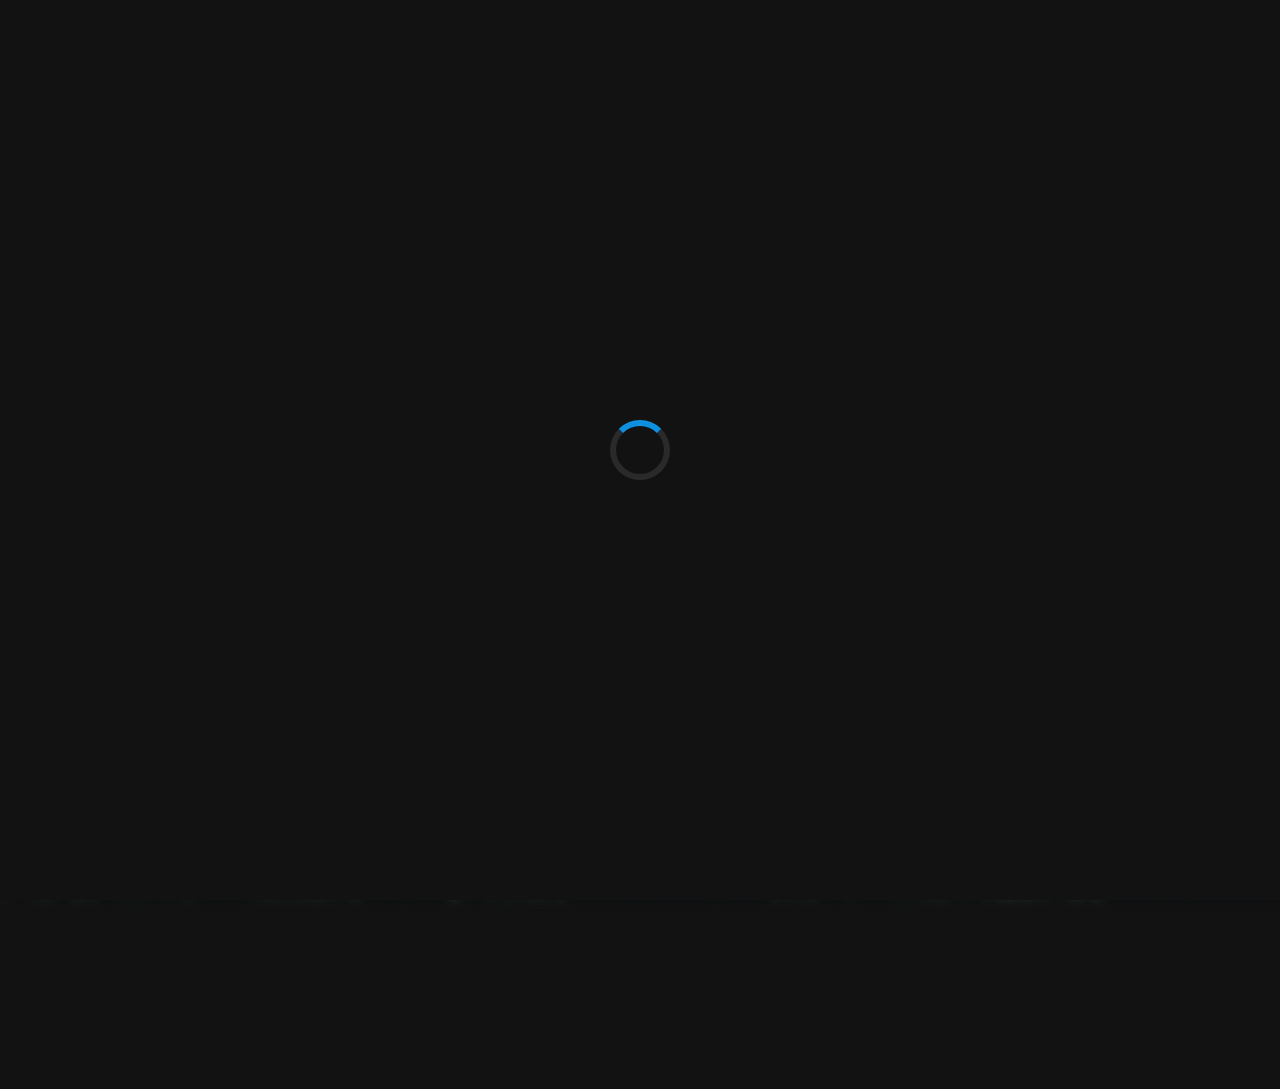
==== commit 38c1bdbf: "Update V3" ====
--- a/index.html
+++ b/index.html
@@ -79,7 +79,7 @@
                         <div class="contact-info">
                             <p class="contact-title">Email</p>
 
-                            <a href="mailto:alexbaujor@gmail.com" class="contact-link">alexbaujor@gmail.com</a>
+                            <a href="/cdn-cgi/l/email-protection#650409001d0704100f0a17250208040c094b060a08" class="contact-link"><span class="__cf_email__" data-cfemail="76171a130e1417031c190436111b171f1a5815191b">[email&#160;protected]</span></a>
                         </div>
 
                     </li>
@@ -174,23 +174,38 @@
         <ul class="navbar-list">
 
           <li class="navbar-item">
-            <button class="navbar-link  active" data-nav-link>Home</button>
+            <button class="navbar-link  active" data-nav-link>
+              <i class="fa-duotone fa-solid fa-house" style="--fa-primary-color: #0e90e1; --fa-secondary-color: #0e90e1;"></i>
+              <span>Home</span>
+            </button>
           </li>
 
           <li class="navbar-item">
-            <button class="navbar-link" data-nav-link>Conocimientos</button>
+            <button class="navbar-link" data-nav-link>
+              <i class="fa-duotone fa-solid fa-brain-circuit" style="--fa-primary-color: #0e90e1; --fa-secondary-color: #0e90e1;"></i>
+              <span>Conocimientos</span>
+            </button>
           </li>
 
           <li class="navbar-item">
-            <button class="navbar-link" data-nav-link>Portfolio</button>
+            <button class="navbar-link" data-nav-link>
+              <i class="fa-duotone fa-solid fa-folder-open" style="--fa-primary-color: #0e90e1; --fa-secondary-color: #0e90e1;"></i>
+              <span>Portfolio</span>
+            </button>
           </li>
 
           <li class="navbar-item">
-            <button class="navbar-link" data-nav-link>Actividad</button>
+            <button class="navbar-link" data-nav-link>
+              <i class="fa-duotone fa-solid fa-wave-pulse" style="--fa-primary-color: #0e90e1; --fa-secondary-color: #0e90e1;"></i>
+              <span>Actividad</span>
+            </button>
           </li>
 
           <li class="navbar-item">
-            <button class="navbar-link" data-nav-link>Contacto</button>
+            <button class="navbar-link" data-nav-link>
+              <i class="fa-duotone fa-solid fa-paper-plane" style="--fa-primary-color: #0e90e1; --fa-secondary-color: #0e90e1;"></i>
+              <span>Contacto</span>
+            </button>
           </li>
 
         </ul>
@@ -224,7 +239,7 @@
 
                 <section class="service">
 
-                    <h3 class="h3 service-title">Servicios</h3>
+                    <h3 class="h3 service-title"><i class="fa-duotone fa-solid fa-gear" style="--fa-primary-color: #0e90e1; --fa-secondary-color: #0e90e1;"></i> Servicios</h3>
 
                     <ul class="service-list">
 
@@ -303,7 +318,7 @@
         
         <section class="testimonials">
 
-          <h3 class="h3 testimonials-title">Testimonios</h3>
+          <h3 class="h3 testimonials-title"><i class="fa-duotone fa-solid fa-comments" style="--fa-primary-color: #0e90e1; --fa-secondary-color: #0e90e1;"></i> Testimonios</h3>
 
           <ul class="testimonials-list has-scrollbar">
 
@@ -388,47 +403,6 @@
         </section>
 
         <!--
-          - testimonials modal
-        -->
-
-        <div class="modal-container" data-modal-container>
-
-          <div class="overlay" data-overlay></div>
-
-          <section class="testimonials-modal">
-
-            <button class="modal-close-btn" data-modal-close-btn>
-              <ion-icon name="close-outline"></ion-icon>
-            </button>
-
-            <div class="modal-img-wrapper">
-              <figure class="modal-avatar-box">
-                <img src="./assets/images/alebau.png" alt="Alejandro Bautista" width="80" data-modal-img>
-              </figure>
-
-              <img src="./assets/images/icon-quote.svg" alt="quote icon">
-            </div>
-
-            <div class="modal-content">
-
-              <h4 class="h3 modal-title" data-modal-title>Antonio Gat</h4>
-
-              <time datetime="2021-06-14">16 de abril 2025</time>
-
-              <div data-modal-text>
-                <p>
-                  Antonio siempre ha sido un chico atento, con muy buenas capacidades para trabajar en equipo y como líder de proyecto. Es una persona que siempre estará atento al trabajo y se centrará mucho en la atención y el feedback con el cliente.
-                </p>
-              </div>
-
-            </div>
-
-          </section>
-
-        </div>
-
-
-        <!--
           - clients
         -->
         
@@ -446,7 +420,7 @@
       <article class="resume" data-page="conocimientos">
 
         <header>
-          <h2 class="h2 article-title">Conocimientos</h2>
+          <h2 class="h2 article-title"><i class="fa-duotone fa-solid fa-graduation-cap" style="--fa-primary-color: #0e90e1; --fa-secondary-color: #0e90e1;"></i> Conocimientos</h2>
         </header>
 
         <section class="timeline">
@@ -780,7 +754,7 @@
       <article class="portfolio" data-page="portfolio">
 
         <header>
-          <h2 class="h2 article-title">Portfolio</h2>
+          <h2 class="h2 article-title"><i class="fa-duotone fa-solid fa-rectangle-history" style="--fa-primary-color: #0e90e1; --fa-secondary-color: #0e90e1;"></i> Portfolio</h2>
         </header>
 
         <section class="projects">
@@ -1076,7 +1050,7 @@
 
       <article class="actividad" data-page="actividad">
         <header>
-          <h2 class="h2 article-title">Actividad</h2>
+          <h2 class="h2 article-title"><i class="fa-duotone fa-solid fa-chart-line-up" style="--fa-primary-color: #0e90e1; --fa-secondary-color: #0e90e1;"></i> Actividad</h2>
         </header>
 
         <section class="discord-embed-card">
@@ -1103,7 +1077,7 @@
       <article class="contact" data-page="contacto">
 
         <header>
-          <h2 class="h2 article-title">Contacto</h2>
+          <h2 class="h2 article-title"><i class="fa-duotone fa-solid fa-address-card" style="--fa-primary-color: #0e90e1; --fa-secondary-color: #0e90e1;"></i> Contacto</h2>
         </header>
 
         <section class="mapbox" data-mapbox>
@@ -1121,7 +1095,7 @@
 
         <section class="contact-form">
 
-          <h3 class="h3 form-title">Formulario de Contacto</h3>
+          <h3 class="h3 form-title"><i class="fa-duotone fa-solid fa-envelope-open-text" style="--fa-primary-color: #0e90e1; --fa-secondary-color: #0e90e1;"></i> Formulario de Contacto</h3>
 
           <form action="https://api.web3forms.com/submit"  method="POST" class="form" data-form >
 
@@ -1150,10 +1124,39 @@
     
 
   </main>
+
+  <!-- Modal y overlay al nivel del body para posicionamiento correcto -->
+  <div class="overlay" data-overlay></div>
+
+  <div class="modal-container" data-modal-container>
+    <section class="testimonials-modal">
+
+      <button class="modal-close-btn" data-modal-close-btn>
+        <ion-icon name="close-outline"></ion-icon>
+      </button>
+
+      <div class="modal-img-wrapper">
+        <figure class="modal-avatar-box">
+          <img src="./assets/images/alebau.png" alt="Alejandro Bautista" width="80" data-modal-img>
+        </figure>
+        <i class="fa-duotone fa-solid fa-quote-left modal-quote-icon" style="--fa-primary-color: #0e90e1; --fa-secondary-color: #0e90e1;"></i>
+      </div>
+
+      <div class="modal-content">
+        <h4 class="h3 modal-title" data-modal-title>Antonio Gat</h4>
+        <time datetime="2021-06-14">16 de abril 2025</time>
+        <div data-modal-text>
+          <p>Antonio siempre ha sido un chico atento, con muy buenas capacidades para trabajar en equipo y como líder de proyecto.</p>
+        </div>
+      </div>
+
+    </section>
+  </div>
+
   <!--
     - custom js link
   -->
-  <script data-cfasync="false" src="/cdn-cgi/scripts/5c5dd728/cloudflare-static/email-decode.min.js"></script><script src="./assets/js/script.js"></script>
+  <script data-cfasync="false" src="/cdn-cgi/scripts/5c5dd728/cloudflare-static/email-decode.min.js"></script><script data-cfasync="false" src="/cdn-cgi/scripts/5c5dd728/cloudflare-static/email-decode.min.js"></script><script src="./assets/js/script.js"></script>
 
   <!--
     - ionicon link
@@ -1161,8 +1164,4 @@
   <script type="module" src="https://unpkg.com/ionicons@5.5.2/dist/ionicons/ionicons.esm.js"></script>
   <script nomodule src="https://unpkg.com/ionicons@5.5.2/dist/ionicons/ionicons.js"></script>
 
-<script defer src="https://static.cloudflareinsights.com/beacon.min.js/vcd15cbe7772f49c399c6a5babf22c1241717689176015" integrity="sha512-ZpsOmlRQV6y907TI0dKBHq9Md29nnaEIPlkf84rnaERnq6zvWvPUqr2ft8M1aS28oN72PdrCzSjY4U6VaAw1EQ==" data-cf-beacon='{"rayId":"958977f238132f8f","version":"2025.6.2","r":1,"token":"3aa8ae387e264ddfbd05403c59092039","serverTiming":{"name":{"cfExtPri":true,"cfEdge":true,"cfOrigin":true,"cfL4":true,"cfSpeedBrain":true,"cfCacheStatus":true}}}' crossorigin="anonymous"></script>
-
-</body>
-
-</html>+<script defer src="https://static.cloudflareinsights.com/beacon.min.js/vcd15cbe7772f49c399c6a5babf22c1241717689176015" integrity="sha512-ZpsOmlRQV6y907TI0dKBHq9Md29nnaEIPlkf84rnaERnq6zvWvPUqr2ft8M1aS28oN72PdrCzSjY4U6VaAw1EQ==" data-cf-beacon='{"rayId":"958977f238132f8f","versio
--- a/assets/css/style.css
+++ b/assets/css/style.css
@@ -500,18 +500,38 @@
 .navbar-link {
   color: var(--light-gray);
   font-size: var(--fs-8);
-  padding: 20px 10px;
+  padding: 10px 6px;
   font-weight: 500;
   transition: color 0.3s ease, transform 0.3s ease;
   background: transparent;
   border: none;
   cursor: pointer;
+  display: flex;
+  flex-direction: column;
+  align-items: center;
+  gap: 4px;
+  width: 100%;
+}
+
+.navbar-link i {
+  font-size: 18px;
+  transition: transform 0.3s cubic-bezier(0.34, 1.56, 0.64, 1);
+}
+
+.navbar-link span {
+  font-size: 10px;
+  letter-spacing: 0.3px;
 }
 
 .navbar-link:hover,
 .navbar-link:focus {
   color: var(--green-lime);
   transform: translateY(-2px);
+}
+
+.navbar-link:hover i,
+.navbar-link:focus i {
+  transform: translateY(-3px) scale(1.15);
 }
 
 .navbar-link.active {
@@ -659,24 +679,37 @@
  * #testimonials-modal
  */
 
+/* Overlay: cubre toda la pantalla con blur */
+.overlay {
+    position: fixed;
+    inset: 0;
+    background: rgba(0, 0, 0, 0.45);
+    backdrop-filter: blur(7px);
+    -webkit-backdrop-filter: blur(7px);
+    opacity: 0;
+    visibility: hidden;
+    pointer-events: none;
+    z-index: 100;
+    transition: opacity 0.3s ease, visibility 0.3s ease;
+}
+
+.overlay.active {
+    opacity: 1;
+    visibility: visible;
+    pointer-events: all;
+}
+
+/* Modal container: fixed, centrado, por encima del overlay */
 .modal-container {
     position: fixed;
-    top: 0;
-    left: 0;
-    width: 100%;
-    height: 100%;
+    inset: 0;
     display: flex;
     justify-content: center;
     align-items: center;
-    overflow-y: auto;
-    overscroll-behavior: contain;
-    z-index: 20;
+    padding: 20px;
+    z-index: 101;
     pointer-events: none;
     visibility: hidden;
-}
-
-.modal-container::-webkit-scrollbar {
-    display: none;
 }
 
 .modal-container.active {
@@ -684,51 +717,33 @@
     visibility: visible;
 }
 
-.overlay {
-    position: fixed;
-    top: 0;
-    left: 0;
+/* El modal en sí */
+.testimonials-modal {
+    background: var(--eerie-black-2);
+    border: 1px solid rgba(255, 255, 255, 0.12);
+    box-shadow: 0 25px 70px rgba(0, 0, 0, 0.8);
+    position: relative;
+    padding: 24px;
+    border-radius: 20px;
     width: 100%;
-    height: 100vh;
-    background: rgba(0, 0, 0, 0.8);
+    max-width: 400px;
+    max-height: 80vh;
+    overflow-y: auto;
+    transform: scale(1.06) translateY(10px);
     opacity: 0;
-    visibility: hidden;
-    pointer-events: none;
-    z-index: 1;
-    transition: var(--transition-1);
-}
-
-.overlay.active {
-    opacity: 0.8;
-    visibility: visible;
-    pointer-events: all;
-}
-
-.testimonials-modal {
-    background: rgba(30, 30, 30, 0.6); /* fondo translúcido */
-    border: 1px solid rgba(255, 255, 255, 0.1); /* borde sutil */
-    box-shadow: 0 10px 40px rgba(0, 0, 0, 0.4);
-    /* backdrop-filter: blur(20px); */
-    /* -webkit-backdrop-filter: blur(20px); */
-    position: relative;
-    padding: 15px;
-    margin: 15px 12px;
-    border-radius: 20px;
-    transform: scale(1.2);
-    opacity: 0;
-    transition: var(--transition-1);
-    z-index: 2;
+    transition: transform 0.3s cubic-bezier(0.22, 1, 0.36, 1), opacity 0.3s ease;
 }
 
 .modal-container.active .testimonials-modal {
-    transform: scale(1);
+    transform: scale(1) translateY(0);
     opacity: 1;
 }
 
+/* Botón cerrar */
 .modal-close-btn {
     position: absolute;
-    top: 15px;
-    right: 15px;
+    top: 14px;
+    right: 14px;
     background: var(--onyx);
     border-radius: 8px;
     width: 32px;
@@ -738,32 +753,58 @@
     align-items: center;
     color: var(--white-2);
     font-size: 18px;
-    opacity: 0.7;
+    opacity: 0.8;
+    cursor: pointer;
+    transition: opacity 0.2s ease, background 0.2s ease;
+    z-index: 1;
 }
 
 .modal-close-btn:hover,
 .modal-close-btn:focus {
     opacity: 1;
+    background: var(--jet);
 }
 
 .modal-close-btn ion-icon {
     --ionicon-stroke-width: 50px;
 }
 
+/* Fila: avatar + icono cita */
+.modal-img-wrapper {
+    display: flex;
+    align-items: center;
+    gap: 14px;
+    margin-bottom: 16px;
+    padding-right: 44px;
+}
+
+.modal-quote-icon {
+    font-size: 26px;
+    opacity: 0.8;
+    flex-shrink: 0;
+}
+
 .modal-avatar-box {
     background: var(--bg-gradient-onyx);
-    width: max-content;
     border-radius: 14px;
-    margin-bottom: 15px;
     box-shadow: var(--shadow-2);
-}
-
-.modal-img-wrapper>img {
-    display: none;
+    flex-shrink: 0;
+    overflow: hidden;
+    line-height: 0;
+}
+
+.modal-avatar-box img {
+    width: 60px;
+    height: 60px;
+    object-fit: cover;
+    display: block;
+    border-radius: 14px;
 }
 
 .modal-title {
     margin-bottom: 4px;
+    font-size: var(--fs-4);
+    color: var(--white-2);
 }
 
 .modal-content time {
@@ -771,6 +812,7 @@
     color: var(--light-gray-70);
     font-weight: var(--fw-300);
     margin-bottom: 10px;
+    display: block;
 }
 
 .modal-content p {
@@ -1504,35 +1546,7 @@
         line-clamp: 2;
         -webkit-line-clamp: 2;
     }
-    /* testimonials modal */
-    .modal-container {
-        padding: 20px;
-    }
-    .testimonials-modal {
-        display: flex;
-        justify-content: flex-start;
-        align-items: stretch;
-        gap: 25px;
-        padding: 30px;
-        border-radius: 20px;
-    }
-    .modal-img-wrapper {
-        display: flex;
-        flex-direction: column;
-        align-items: center;
-    }
-    .modal-avatar-box {
-        border-radius: 18px;
-        margin-bottom: 0;
-    }
-    .modal-avatar-box img {
-        width: 65px;
-    }
-    .modal-img-wrapper>img {
-        display: block;
-        flex-grow: 1;
-        width: 35px;
-    }
+    /* testimonials modal - sin overrides necesarios, el modal ya es responsive */
     /* clients */
     .clients-list {
         gap: 50px;
@@ -1632,11 +1646,7 @@
    */
     /* testimonials modal */
     .testimonials-modal {
-        gap: 35px;
-        max-width: 680px;
-    }
-    .modal-avatar-box img {
-        width: 80px;
+        max-width: 460px;
     }
     /**
    * PORTFOLIO
@@ -1907,20 +1917,38 @@
   margin-bottom: 20px;
 }
 
-.discord-widget-container {
-  width: 100%;
-}
-
-.discord-embed-image {
+.discord-embed-card {
   width: 100%;
   max-width: 100%;
+  overflow: hidden;
+  border-radius: 12px;
+  box-sizing: border-box;
+}
+
+.discord-embed-card a {
+  display: block;
+  width: 100%;
+  max-width: 100%;
+  line-height: 0;
+}
+
+.discord-embed-image {
+  display: block;
+  width: 100% !important;
+  max-width: 100% !important;
+  height: auto !important;
   border-radius: 12px;
   box-shadow: 0 8px 24px rgba(0, 0, 0, 0.4);
-  transition: transform 0.3s ease;
+  transition: transform 0.3s ease, box-shadow 0.3s ease;
 }
 
 .discord-embed-image:hover {
-  transform: scale(1.01);
+  transform: scale(1.01) translateY(-3px);
+  box-shadow: 0 20px 50px rgba(14, 144, 225, 0.2);
+}
+
+article.actividad {
+  overflow-x: hidden;
 }
 
 /* Responsive */
@@ -1962,6 +1990,9 @@
   }
 }
 
+/* =============================================
+   PRELOADER - Original restaurado
+   ============================================= */
 #preloader {
   position: fixed;
   top: 0;
@@ -1986,9 +2017,7 @@
 }
 
 @keyframes spin {
-  to {
-    transform: rotate(360deg);
-  }
+  to { transform: rotate(360deg); }
 }
 
 #preloader.fade-out {
@@ -1996,4 +2025,240 @@
   pointer-events: none;
 }
 
-
+/* =============================================
+   ANIMACIONES DE ENTRADA
+   Se activan con .page-loaded en <body> (via JS)
+   después de que el preloader desaparece
+   ============================================= */
+
+/* Keyframes */
+@keyframes slideInLeft {
+  from { opacity: 0; transform: translateX(-40px); }
+  to   { opacity: 1; transform: translateX(0); }
+}
+
+@keyframes slideInRight {
+  from { opacity: 0; transform: translateX(40px); }
+  to   { opacity: 1; transform: translateX(0); }
+}
+
+@keyframes slideInUp {
+  from { opacity: 0; transform: translateY(30px); }
+  to   { opacity: 1; transform: translateY(0); }
+}
+
+@keyframes slideInDown {
+  from { opacity: 0; transform: translateY(-20px); }
+  to   { opacity: 1; transform: translateY(0); }
+}
+
+@keyframes scaleIn {
+  from { opacity: 0; transform: scale(0.85); }
+  to   { opacity: 1; transform: scale(1); }
+}
+
+@keyframes growBar {
+  from { width: 0 !important; }
+}
+
+/* Ocultar elementos antes de que cargue (sin .page-loaded) */
+body:not(.page-loaded) .sidebar,
+body:not(.page-loaded) .avatar-box,
+body:not(.page-loaded) .info-content,
+body:not(.page-loaded) article.active,
+body:not(.page-loaded) article.active header,
+body:not(.page-loaded) .about-text,
+body:not(.page-loaded) .service-item,
+body:not(.page-loaded) .contact-item,
+body:not(.page-loaded) .social-item,
+body:not(.page-loaded) .timeline-item,
+body:not(.page-loaded) .skill-item,
+body:not(.page-loaded) .skill-progress-fill,
+body:not(.page-loaded) .project-item.active,
+body:not(.page-loaded) .mapbox,
+body:not(.page-loaded) .contact-form,
+body:not(.page-loaded) .discord-embed-card {
+  opacity: 0;
+}
+
+/* Navbar oculta fuera de pantalla antes de la animación */
+body:not(.page-loaded) .navbar {
+  opacity: 0;
+  transform: translateY(100%);
+}
+
+/* Navbar-items ocultos antes de la animación */
+body:not(.page-loaded) .navbar-item {
+  opacity: 0;
+}
+
+/* === SIDEBAR === */
+.page-loaded .sidebar {
+  animation: slideInLeft 0.7s cubic-bezier(0.22, 1, 0.36, 1) 0s both;
+}
+
+.page-loaded .avatar-box {
+  animation: scaleIn 0.6s cubic-bezier(0.34, 1.56, 0.64, 1) 0.15s both;
+}
+
+.page-loaded .info-content {
+  animation: slideInUp 0.5s ease 0.25s both;
+}
+
+/* Items de contacto en sidebar escalonados */
+.page-loaded .contact-item:nth-child(1) { animation: slideInLeft 0.4s ease 0.3s both; }
+.page-loaded .contact-item:nth-child(2) { animation: slideInLeft 0.4s ease 0.4s both; }
+.page-loaded .contact-item:nth-child(3) { animation: slideInLeft 0.4s ease 0.5s both; }
+.page-loaded .contact-item:nth-child(4) { animation: slideInLeft 0.4s ease 0.6s both; }
+
+/* Redes sociales */
+.page-loaded .social-item:nth-child(1) { animation: scaleIn 0.4s cubic-bezier(0.34, 1.56, 0.64, 1) 0.65s both; }
+.page-loaded .social-item:nth-child(2) { animation: scaleIn 0.4s cubic-bezier(0.34, 1.56, 0.64, 1) 0.75s both; }
+.page-loaded .social-item:nth-child(3) { animation: scaleIn 0.4s cubic-bezier(0.34, 1.56, 0.64, 1) 0.85s both; }
+
+/* === NAVBAR === */
+@keyframes navbarSlideUp {
+  from { opacity: 0; transform: translateY(100%); }
+  to   { opacity: 1; transform: translateY(0); }
+}
+
+@keyframes navItemPop {
+  from { opacity: 0; transform: translateY(12px); }
+  to   { opacity: 1; transform: translateY(0); }
+}
+
+.page-loaded .navbar {
+  animation: navbarSlideUp 0.55s cubic-bezier(0.22, 1, 0.36, 1) 0.05s both;
+}
+
+.page-loaded .navbar-item:nth-child(1) { animation: navItemPop 0.4s cubic-bezier(0.34, 1.56, 0.64, 1) 0.25s both; }
+.page-loaded .navbar-item:nth-child(2) { animation: navItemPop 0.4s cubic-bezier(0.34, 1.56, 0.64, 1) 0.35s both; }
+.page-loaded .navbar-item:nth-child(3) { animation: navItemPop 0.4s cubic-bezier(0.34, 1.56, 0.64, 1) 0.45s both; }
+.page-loaded .navbar-item:nth-child(4) { animation: navItemPop 0.4s cubic-bezier(0.34, 1.56, 0.64, 1) 0.55s both; }
+.page-loaded .navbar-item:nth-child(5) { animation: navItemPop 0.4s cubic-bezier(0.34, 1.56, 0.64, 1) 0.65s both; }
+
+/* === ARTÍCULO ACTIVO === */
+.page-loaded article.active {
+  animation: slideInRight 0.55s cubic-bezier(0.22, 1, 0.36, 1) 0.2s both;
+}
+
+.page-loaded article.active header {
+  animation: slideInUp 0.45s ease 0.3s both;
+}
+
+.page-loaded .about-text {
+  animation: slideInUp 0.45s ease 0.4s both;
+}
+
+/* Servicios escalonados */
+.page-loaded .service-item:nth-child(1) { animation: slideInUp 0.45s ease 0.35s both; }
+.page-loaded .service-item:nth-child(2) { animation: slideInUp 0.45s ease 0.47s both; }
+.page-loaded .service-item:nth-child(3) { animation: slideInUp 0.45s ease 0.59s both; }
+.page-loaded .service-item:nth-child(4) { animation: slideInUp 0.45s ease 0.71s both; }
+
+/* Timeline */
+.page-loaded .timeline-item:nth-child(1) { animation: slideInLeft 0.45s ease 0.15s both; }
+.page-loaded .timeline-item:nth-child(2) { animation: slideInLeft 0.45s ease 0.28s both; }
+.page-loaded .timeline-item:nth-child(3) { animation: slideInLeft 0.45s ease 0.41s both; }
+.page-loaded .timeline-item:nth-child(4) { animation: slideInLeft 0.45s ease 0.54s both; }
+.page-loaded .timeline-item:nth-child(5) { animation: slideInLeft 0.45s ease 0.67s both; }
+
+/* Skills */
+.page-loaded .skill-item:nth-child(1) { animation: slideInUp 0.45s ease 0.1s both; }
+.page-loaded .skill-item:nth-child(2) { animation: slideInUp 0.45s ease 0.2s both; }
+.page-loaded .skill-item:nth-child(3) { animation: slideInUp 0.45s ease 0.3s both; }
+.page-loaded .skill-item:nth-child(4) { animation: slideInUp 0.45s ease 0.4s both; }
+.page-loaded .skill-item:nth-child(5) { animation: slideInUp 0.45s ease 0.5s both; }
+.page-loaded .skill-item:nth-child(6) { animation: slideInUp 0.45s ease 0.6s both; }
+
+.page-loaded .skill-progress-fill {
+  animation: growBar 1.2s cubic-bezier(0.22, 1, 0.36, 1) 0.4s both;
+}
+
+/* Portfolio */
+.page-loaded .project-item.active:nth-child(1)  { animation: scaleIn 0.4s ease 0.1s both; }
+.page-loaded .project-item.active:nth-child(2)  { animation: scaleIn 0.4s ease 0.18s both; }
+.page-loaded .project-item.active:nth-child(3)  { animation: scaleIn 0.4s ease 0.26s both; }
+.page-loaded .project-item.active:nth-child(4)  { animation: scaleIn 0.4s ease 0.34s both; }
+.page-loaded .project-item.active:nth-child(5)  { animation: scaleIn 0.4s ease 0.42s both; }
+.page-loaded .project-item.active:nth-child(6)  { animation: scaleIn 0.4s ease 0.50s both; }
+
+/* Contacto */
+.page-loaded .mapbox {
+  animation: slideInUp 0.5s ease 0.1s both;
+}
+
+.page-loaded .contact-form {
+  animation: slideInUp 0.5s ease 0.25s both;
+}
+
+/* Discord */
+.page-loaded .discord-embed-card {
+  animation: scaleIn 0.6s cubic-bezier(0.22, 1, 0.36, 1) 0.2s both;
+}
+
+.form-input {
+  transition: border-color 0.3s ease, box-shadow 0.3s ease, transform 0.2s ease;
+}
+
+.form-input:focus {
+  transform: translateY(-2px);
+  box-shadow: 0 8px 20px rgba(14, 144, 225, 0.15);
+}
+
+/* Hover mejorado en service items */
+.service-item {
+  transition: transform 0.3s cubic-bezier(0.34, 1.56, 0.64, 1), box-shadow 0.3s ease;
+}
+
+.service-item:hover {
+  transform: translateY(-6px) scale(1.02);
+  box-shadow: 0 20px 40px rgba(14, 144, 225, 0.12);
+}
+
+/* Hover en project items mejorado */
+.project-item a {
+  transition: transform 0.3s ease;
+}
+
+.project-item a:hover {
+  transform: translateY(-4px);
+}
+
+/* Social links con bounce */
+.social-link {
+  transition: transform 0.3s cubic-bezier(0.34, 1.56, 0.64, 1), color 0.3s ease;
+}
+
+.social-link:hover {
+  transform: translateY(-4px) scale(1.15);
+}
+
+/* Navbar link con efecto mejorado */
+.navbar-link {
+  position: relative;
+  transition: color 0.3s ease;
+}
+
+.navbar-link::after {
+  content: "";
+  position: absolute;
+  bottom: -4px;
+  left: 50%;
+  width: 0;
+  height: 2px;
+  background: var(--green-lime);
+  border-radius: 2px;
+  transition: width 0.3s ease, left 0.3s ease;
+}
+
+.navbar-link:hover::after,
+.navbar-link.active::after {
+  width: 100%;
+  left: 0;
+}
+
+/* Discord card animación */
+.discord-embed-card {
+  animation: scaleIn 0.6s cubic-bezier(0.22, 1, 0.36, 1) 0.2s both;
+}
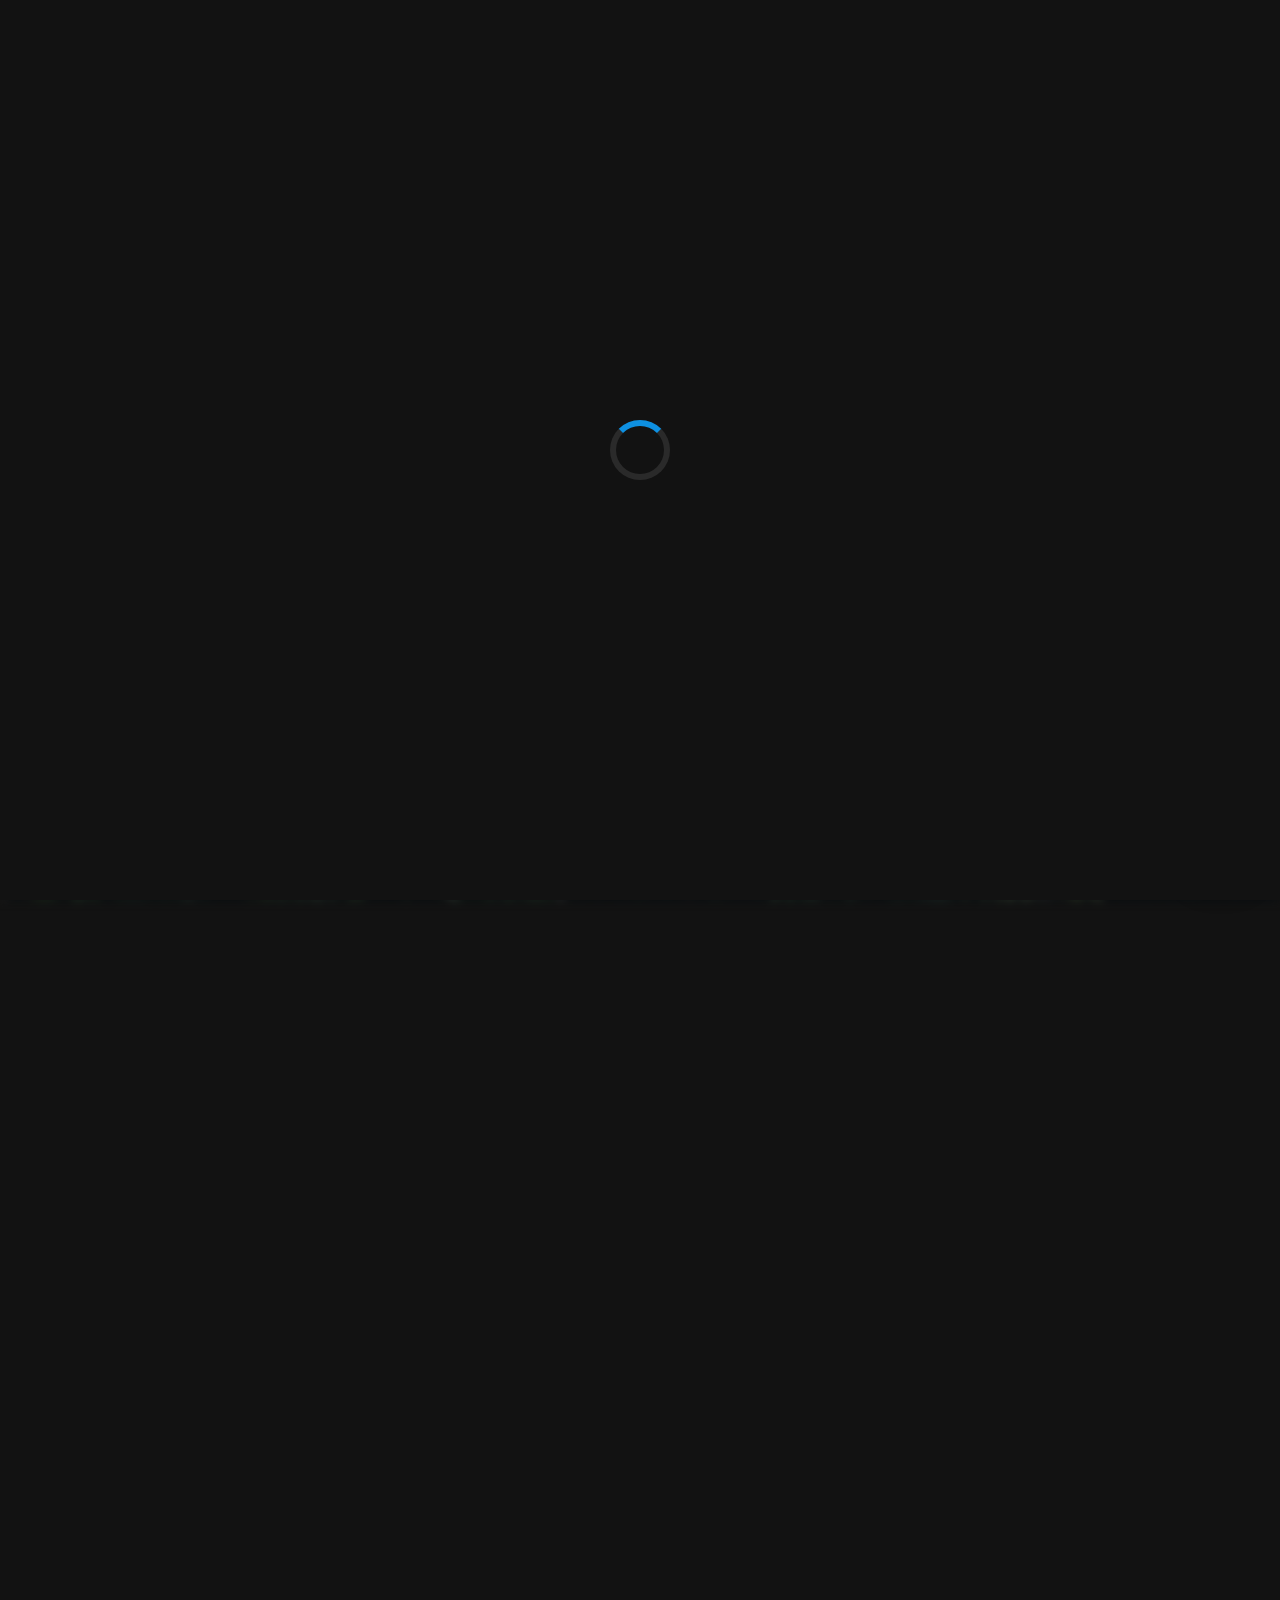
==== commit ad096cc9: "Update Agosto" ====
--- a/index.html
+++ b/index.html
@@ -5,8 +5,25 @@
   <meta charset="UTF-8">
   <meta http-equiv="X-UA-Compatible" content="IE=edge">
   <meta name="viewport" content="width=device-width, initial-scale=1.0">
-  <title>Alejandro Bautista Jorge</title>
-
+  <title>Alejandro Bautista | Desarrollador Web en Badajoz</title>
+  <meta name="description" content="Desarrollo web, mantenimiento, rediseño y automatizaciones para negocios locales, autónomos y pequeñas empresas en Badajoz. Presupuesto sin compromiso.">
+  <meta name="keywords" content="desarrollador web Badajoz, desarrollo web Badajoz, diseño web Badajoz, páginas web para empresas, mantenimiento web Badajoz, aplicaciones web Badajoz">
+  <meta name="author" content="Alejandro Bautista">
+  <link rel="canonical" href="https://theealex11.github.io/">
+
+  <!-- Open Graph -->
+  <meta property="og:type" content="website">
+  <meta property="og:title" content="Alejandro Bautista | Desarrollador Web en Badajoz">
+  <meta property="og:description" content="Creo webs, aplicaciones y automatizaciones adaptadas a las necesidades de cada negocio. Desde 299 €.">
+  <meta property="og:image" content="https://theealex11.github.io/assets/images/alebau.png">
+  <meta property="og:url" content="https://theealex11.github.io/">
+  <meta property="og:locale" content="es_ES">
+
+  <!-- Twitter Card -->
+  <meta name="twitter:card" content="summary">
+  <meta name="twitter:title" content="Alejandro Bautista | Desarrollador Web en Badajoz">
+  <meta name="twitter:description" content="Desarrollo web, mantenimiento y automatizaciones para negocios locales.">
+  <meta name="twitter:image" content="https://theealex11.github.io/assets/images/alebau.png">
 
   <!--
     - favicon
@@ -21,7 +38,7 @@
   <!--
     - google font link
   -->
-  <link rel="stylesheet" href="https://site-assets.fontawesome.com/releases/v6.4.0/css/all.css">
+  <link rel="stylesheet" href="https://amplifiedhq.github.io/fa-pro/css/all.css"> 
   <link rel="preconnect" href="https://fonts.googleapis.com">
   <link rel="preconnect" href="https://fonts.gstatic.com" crossorigin>
   <link href="https://fonts.googleapis.com/css2?family=Poppins:wght@300;400;500;600&display=swap" rel="stylesheet">
@@ -79,7 +96,7 @@
                         <div class="contact-info">
                             <p class="contact-title">Email</p>
 
-                            <a href="/cdn-cgi/l/email-protection#650409001d0704100f0a17250208040c094b060a08" class="contact-link"><span class="__cf_email__" data-cfemail="76171a130e1417031c190436111b171f1a5815191b">[email&#160;protected]</span></a>
+                            <a href="mailto:alexbaujor@gmail.com" class="contact-link"><span class="__cf_email__" data-cfemail="76171a130e1417031c190436111a171f1a5815191b">alexbaujor@gmail.com</span></a>
                         </div>
 
                     </li>
@@ -94,20 +111,6 @@
                             <p class="contact-title">Teléfono Móvil</p>
 
                             <a href="tel:+697371448" class="contact-link">+34 697 37 14 48</a>
-                        </div>
-
-                    </li>
-
-                    <li class="contact-item">
-
-                        <div class="icon-box">
-                            <i class="fa-duotone fa-solid fa-calendar-days" style="--fa-primary-color: #0e90e1; --fa-secondary-color: #0e90e1;"></i>
-                        </div>
-
-                        <div class="contact-info">
-                            <p class="contact-title">Cumpleaños</p>
-
-                            <time datetime="1982-06-23">23 Marzo, 2006</time>
                         </div>
 
                     </li>
@@ -226,15 +229,73 @@
                     <h2 class="h2 article-title"><i class="fa-duotone fa-solid fa-info" style="--fa-primary-color: #0e90e1; --fa-secondary-color: #0e90e1;"></i> Sobre mi</h2>
                 </header>
 
+                <section class="hero-block">
+                    <h1 class="h2 hero-title">Desarrollo web y soluciones digitales para negocios</h1>
+                    <p class="hero-subtitle">Creo webs, aplicaciones y automatizaciones adaptadas a las necesidades de cada negocio.</p>
+
+                    <div class="hero-cta-group">
+                        <button class="hero-btn hero-btn-primary" data-budget-btn>
+                            <i class="fa-duotone fa-solid fa-paper-plane" style="--fa-primary-color: #0e90e1; --fa-secondary-color: #0e90e1;"></i>
+                            <span>Solicitar presupuesto</span>
+                        </button>
+                        <button class="hero-btn hero-btn-secondary" data-nav-link data-goto="portfolio">
+                            <i class="fa-duotone fa-solid fa-folder-open" style="--fa-primary-color: #0e90e1; --fa-secondary-color: #0e90e1;"></i>
+                            <span>Ver mis trabajos</span>
+                        </button>
+                    </div>
+                </section>
+
                 <section class="about-text">
                     <p>
-                        Soy Alejandro Bautista Jorge, estudiante de Tecnico Superior de Desarrollo Web.
+                        Soy Alejandro Bautista, desarrollador web. Actualmente curso Grado Superior de Desarrollo Web y, en paralelo, desarrollo y mantengo en producción <b>LulaCurvy</b>, una tienda online real (Flask) por la que cobro una mensualidad fija.
                     </p>
 
                     <p>
-                        Mi trabajo es construir tu sitio web para que sea funcional y fácil de usar, pero al mismo tiempo atractivo. Además, añado un toque personal a tu producto y me aseguro de que sea llamativo y fácil de usar. Mi objetivo es transmitir tu mensaje e identidad
-                        de la manera más creativa posible, a gusto del cliente.
+                        Ayudo a negocios locales, autónomos y pequeñas empresas a tener presencia digital y a automatizar tareas: desde una web desde cero hasta el mantenimiento continuo de la que ya tienes. Trabajo con HTML, CSS, JavaScript, Python, Flask, SQL, WordPress y despliegue en servidores propios.
                     </p>
+                </section>
+
+                <section class="problems">
+
+                    <h3 class="h3 service-title"><i class="fa-duotone fa-solid fa-circle-exclamation" style="--fa-primary-color: #0e90e1; --fa-secondary-color: #0e90e1;"></i> ¿Tu negocio tiene alguno de estos problemas?</h3>
+
+                    <ul class="problems-list content-card">
+                        <li class="problems-item">
+                            <i class="fa-duotone fa-solid fa-circle-xmark" style="--fa-primary-color: #0e90e1; --fa-secondary-color: #0e90e1;"></i>
+                            <span>No tienes página web.</span>
+                        </li>
+                        <li class="problems-item">
+                            <i class="fa-duotone fa-solid fa-mobile-screen-button" style="--fa-primary-color: #0e90e1; --fa-secondary-color: #0e90e1;"></i>
+                            <span>Tu web se ve mal desde el móvil.</span>
+                        </li>
+                        <li class="problems-item">
+                            <i class="fa-duotone fa-solid fa-clock-rotate-left" style="--fa-primary-color: #0e90e1; --fa-secondary-color: #0e90e1;"></i>
+                            <span>Tu página está desactualizada.</span>
+                        </li>
+                        <li class="problems-item">
+                            <i class="fa-duotone fa-solid fa-comment-slash" style="--fa-primary-color: #0e90e1; --fa-secondary-color: #0e90e1;"></i>
+                            <span>Nadie te contacta desde la web.</span>
+                        </li>
+                        <li class="problems-item">
+                            <i class="fa-duotone fa-solid fa-gauge-simple-high" style="--fa-primary-color: #0e90e1; --fa-secondary-color: #0e90e1;"></i>
+                            <span>Tu web tarda demasiado en cargar.</span>
+                        </li>
+                        <li class="problems-item">
+                            <i class="fa-duotone fa-solid fa-hourglass-half" style="--fa-primary-color: #0e90e1; --fa-secondary-color: #0e90e1;"></i>
+                            <span>Pierdes tiempo haciendo tareas manualmente.</span>
+                        </li>
+                        <li class="problems-item">
+                            <i class="fa-duotone fa-solid fa-toolbox" style="--fa-primary-color: #0e90e1; --fa-secondary-color: #0e90e1;"></i>
+                            <span>Necesitas una herramienta personalizada.</span>
+                        </li>
+                        <li class="problems-item">
+                            <i class="fa-duotone fa-solid fa-user-slash" style="--fa-primary-color: #0e90e1; --fa-secondary-color: #0e90e1;"></i>
+                            <span>No tienes a nadie que mantenga tu web.</span>
+                        </li>
+                    </ul>
+
+                    <p class="problems-cta">Puedo ayudarte a solucionarlo.</p>
+
                 </section>
 
                 <section class="service">
@@ -250,11 +311,14 @@
                             </div>
 
                             <div class="service-content-box">
-                                <h4 class="h4 service-item-title">Diseño Web</h4>
+                                <h4 class="h4 service-item-title">Desarrollo Web</h4>
+                                <p class="service-price">Desde 299 €</p>
 
                                 <p class="service-item-text">
-                                    Diseños modernos y de calidad.
+                                    Web a medida para negocios locales, autónomos y pequeñas empresas: inicio, servicios, contacto, WhatsApp, Google Maps y SEO local básico según el proyecto.
                                 </p>
+
+                                <button class="service-item-cta" data-budget-btn>Solicitar presupuesto</button>
                             </div>
 
                         </li>
@@ -262,15 +326,18 @@
                         <li class="service-item">
 
                             <div class="service-icon-box">
-                                <i class="fa-duotone fa-solid fa-code" style="--fa-primary-color: #0e90e1; font-size: 40px; --fa-secondary-color: #0e90e1;"></i>
+                                <i class="fa-duotone fa-solid fa-arrows-rotate" style="--fa-primary-color: #0e90e1; font-size: 40px; --fa-secondary-color: #0e90e1;"></i>
                             </div>
 
                             <div class="service-content-box">
-                                <h4 class="h4 service-item-title">Desarrollo Web</h4>
+                                <h4 class="h4 service-item-title">Rediseño y Optimización</h4>
+                                <p class="service-price">Desde 149 €</p>
 
                                 <p class="service-item-text">
-                                    Desarrollo de calidad a nivel del cliente profesional.
+                                    ¿Ya tienes web pero está anticuada o falla? Mejoro adaptación móvil, velocidad, navegación, formularios, enlaces rotos e integración de WhatsApp.
                                 </p>
+
+                                <button class="service-item-cta" data-budget-btn>Solicitar presupuesto</button>
                             </div>
 
                         </li>
@@ -278,15 +345,18 @@
                         <li class="service-item">
 
                             <div class="service-icon-box">
-                                <i class="fa-duotone fa-solid fa-mobile-button" style="--fa-primary-color: #0e90e1; font-size: 40px; --fa-secondary-color: #0e90e1;"></i>
+                                <i class="fa-duotone fa-solid fa-screwdriver-wrench" style="--fa-primary-color: #0e90e1; font-size: 40px; --fa-secondary-color: #0e90e1;"></i>
                             </div>
 
                             <div class="service-content-box">
-                                <h4 class="h4 service-item-title">Aplicaciones</h4>
+                                <h4 class="h4 service-item-title">Mantenimiento Web</h4>
+                                <p class="service-price">Desde 49 €/mes</p>
 
                                 <p class="service-item-text">
-                                    Desarrollo de aplicaciones para tu negocio o empresa.
+                                    Actualizaciones, copias de seguridad, pequeñas modificaciones, corrección de errores y soporte técnico continuo para que no tengas que preocuparte de tu web.
                                 </p>
+
+                                <button class="service-item-cta" data-budget-btn>Solicitar presupuesto</button>
                             </div>
 
                         </li>
@@ -294,20 +364,69 @@
                         <li class="service-item">
 
                             <div class="service-icon-box">
-                              <i class="fa-duotone fa-solid fa-joystick" style="--fa-primary-color: #0e90e1; font-size: 40px; --fa-secondary-color: #0e90e1;"></i>
+                              <i class="fa-duotone fa-solid fa-gears" style="--fa-primary-color: #0e90e1; font-size: 40px; --fa-secondary-color: #0e90e1;"></i>
                             </div>
 
                             <div class="service-content-box">
-                                <h4 class="h4 service-item-title">Desarrollador Scripts</h4>
+                                <h4 class="h4 service-item-title">Automatizaciones y Aplicaciones</h4>
+                                <p class="service-price">Desde 149 €</p>
 
                                 <p class="service-item-text">
-                                    Desarrollo de scripts para servidores o servidores de videojuegos.
+                                    Formularios inteligentes, sistemas de reservas, paneles administrativos, gestión de clientes y herramientas internas adaptadas a tu negocio.
                                 </p>
+
+                                <button class="service-item-cta" data-budget-btn>Solicitar presupuesto</button>
                             </div>
 
                         </li>
 
                     </ul>
+
+                    <p class="pricing-note">El precio final depende de las necesidades y del alcance del proyecto.</p>
+
+                </section>
+
+                <section class="process">
+
+                    <h3 class="h3 service-title"><i class="fa-duotone fa-solid fa-list-check" style="--fa-primary-color: #0e90e1; --fa-secondary-color: #0e90e1;"></i> Cómo trabajamos</h3>
+
+                    <ol class="process-list content-card">
+                        <li class="process-item">
+                            <span class="process-number">01</span>
+                            <div class="process-content">
+                                <h4 class="h4 service-item-title">Hablamos</h4>
+                                <p class="service-item-text">Me cuentas qué necesita tu negocio.</p>
+                            </div>
+                        </li>
+                        <li class="process-item">
+                            <span class="process-number">02</span>
+                            <div class="process-content">
+                                <h4 class="h4 service-item-title">Analizo</h4>
+                                <p class="service-item-text">Estudio tu situación y propongo una solución.</p>
+                            </div>
+                        </li>
+                        <li class="process-item">
+                            <span class="process-number">03</span>
+                            <div class="process-content">
+                                <h4 class="h4 service-item-title">Desarrollo</h4>
+                                <p class="service-item-text">Creo la web, aplicación o solución.</p>
+                            </div>
+                        </li>
+                        <li class="process-item">
+                            <span class="process-number">04</span>
+                            <div class="process-content">
+                                <h4 class="h4 service-item-title">Entrega</h4>
+                                <p class="service-item-text">Publico y dejo todo funcionando.</p>
+                            </div>
+                        </li>
+                        <li class="process-item">
+                            <span class="process-number">05</span>
+                            <div class="process-content">
+                                <h4 class="h4 service-item-title">Mantenimiento</h4>
+                                <p class="service-item-text">Si quieres, sigo encargándome de la parte técnica.</p>
+                            </div>
+                        </li>
+                    </ol>
 
                 </section>
 
@@ -403,6 +522,20 @@
         </section>
 
         <!--
+          - casos de éxito (preparado para completar con resultados reales)
+        -->
+
+        <section class="success-cases">
+
+          <h3 class="h3 testimonials-title"><i class="fa-duotone fa-solid fa-trophy" style="--fa-primary-color: #0e90e1; --fa-secondary-color: #0e90e1;"></i> Casos de éxito</h3>
+
+          <div class="success-cases-placeholder content-card">
+            <p>Próximamente añadiré aquí resultados reales de proyectos entregados.</p>
+          </div>
+
+        </section>
+
+        <!--
           - clients
         -->
         
@@ -457,6 +590,30 @@
               </p>
 
             </li>
+
+            <li class="timeline-item">
+
+              <h4 class="h4 timeline-item-title">Teleoperador Comercial y Soporte Técnico, Covisian Elvas</h4>
+
+              <span>Noviembre 2025 — Mayo 2026</span>
+
+              <p class="timeline-text">
+                Atención al cliente, venta comercial y soporte técnico telefónico.
+              </p>
+
+            </li>
+
+            <li class="timeline-item">
+
+              <h4 class="h4 timeline-item-title">Formador - Curso Básico de Informática, Autoescuela Sandra</h4>
+
+              <span>Julio 2026</span>
+
+              <p class="timeline-text">
+                Impartición de un curso básico de informática para alumnos de la autoescuela.
+              </p>
+
+            </li>
           </ol>
 
         </section>
@@ -814,77 +971,113 @@
           </div>
 
           <ul class="project-list">
-            
-            <li class="project-item  active" data-filter-item data-category="Aplicaciones">
-              <a href="https://bandidosroleplay.com/garaz/">
+
+            <li class="project-item  active real-project" data-filter-item data-category="Desarrollo Web">
+              <a href="#">
 
                 <figure class="project-img">
                   <div class="project-item-icon-box">
                     <ion-icon name="eye-outline"></ion-icon>
                   </div>
-
-                  <img src="./assets/images/garaz.gif" alt="finance" loading="lazy">
-                </figure>
-
-                <h3 class="project-title"><b>Garaż Company</b></h3>
-
-                <p class="project-category">TFGM (Proyecto Ficticio)</p>
+                  <span class="real-project-badge">Proyecto real</span>
+                  <img src="./assets/images/alebau.png" alt="LulaCurvy" loading="lazy">
+                </figure>
+
+                <h3 class="project-title"><b>LulaCurvy</b></h3>
+
+                <p class="project-category">Tienda online (Flask) — cliente real en producción</p>
 
               </a>
             </li>
 
-            
-
-            <li class="project-item  active" data-filter-item data-category="desarrollo web">
-              <a href="./subwebs/webBandidos/index.html">
+            <li class="project-item  active" data-filter-item data-category="Aplicaciones">
+              <a href="https://bandidosroleplay.com/garaz/">
 
                 <figure class="project-img">
                   <div class="project-item-icon-box">
                     <ion-icon name="eye-outline"></ion-icon>
                   </div>
 
-                  <img src="./assets/images/bandidos_vintage.png" alt="finance" loading="lazy">
-                </figure>
-
-                <h3 class="project-title"><b>Bandidos RolePlay</b></h3>
-
-                <p class="project-category">Servidor videojuegos FiveM</p>
+                  <img src="./assets/images/garaz.gif" alt="finance" loading="lazy">
+                </figure>
+
+                <h3 class="project-title"><b>Garaż Company</b></h3>
+
+                <p class="project-category">TFGM (Proyecto Ficticio)</p>
 
               </a>
             </li>
 
+            
+
             <li class="project-item  active" data-filter-item data-category="desarrollo web">
-              <a href="./subwebs/agenda.html">
+              <a href="./subwebs/webBandidos/index.html">
 
                 <figure class="project-img">
                   <div class="project-item-icon-box">
                     <ion-icon name="eye-outline"></ion-icon>
                   </div>
 
-                  <img src="./assets/images/agenda.gif" alt="finance" loading="lazy">
-                </figure>
-
-                <h3 class="project-title"><b>Agenda Digital</b></h3>
-
-                <p class="project-category">Proyecto para gestionar tareas y eventos</p>
+                  <img src="./assets/images/bandidos_vintage.png" alt="finance" loading="lazy">
+                </figure>
+
+                <h3 class="project-title"><b>Bandidos RolePlay</b></h3>
+
+                <p class="project-category">Servidor videojuegos FiveM</p>
 
               </a>
             </li>
 
             <li class="project-item  active" data-filter-item data-category="desarrollo web">
-              <a href="./subwebs/verificadorContraste.html">
+              <a href="./subwebs/agenda.html">
 
                 <figure class="project-img">
                   <div class="project-item-icon-box">
                     <ion-icon name="eye-outline"></ion-icon>
                   </div>
 
+                  <img src="./assets/images/agenda.gif" alt="finance" loading="lazy">
+                </figure>
+
+                <h3 class="project-title"><b>Agenda Digital</b></h3>
+
+                <p class="project-category">Proyecto para gestionar tareas y eventos</p>
+
+              </a>
+            </li>
+
+            <li class="project-item  active" data-filter-item data-category="desarrollo web">
+              <a href="./subwebs/verificadorContraste.html">
+
+                <figure class="project-img">
+                  <div class="project-item-icon-box">
+                    <ion-icon name="eye-outline"></ion-icon>
+                  </div>
+
                   <img src="./assets/images/verificadorColores.gif" alt="finance" loading="lazy">
                 </figure>
 
                 <h3 class="project-title"><b>Verificador de Contraste</b></h3>
 
                 <p class="project-category">Herramienta para verificar el contraste de colores en interfaces web</p>
+
+              </a>
+            </li>
+
+            <li class="project-item  active" data-filter-item data-category="desarrollo web">
+              <a href="./subwebs/cursoBasico/cursoBasico.html">
+
+                <figure class="project-img">
+                  <div class="project-item-icon-box">
+                    <ion-icon name="eye-outline"></ion-icon>
+                  </div>
+
+                  <img src="./assets/images/cursoBasico.gif" alt="finance" loading="lazy">
+                </figure>
+
+                <h3 class="project-title"><b>Curso Básico de Informática</b></h3>
+
+                <p class="project-category">Material de aprendizaje para principiantes en la informatica</p>
 
               </a>
             </li>
@@ -1100,18 +1293,47 @@
           <form action="https://api.web3forms.com/submit"  method="POST" class="form" data-form >
 
             <input type="hidden" name="access_key" value="b4cb14c7-49b2-4f54-ac7d-d0d96cc77312">
+            <input type="hidden" name="subject" value="Nueva solicitud de presupuesto desde la web">
 
             <div class="input-wrapper">
               <input type="text" name="fullname" class="form-input" placeholder="Nombre Completo" required data-form-input>
 
+              <input type="text" name="empresa" class="form-input" placeholder="Empresa / Negocio" data-form-input>
+            </div>
+
+            <div class="input-wrapper">
               <input type="email" name="email" class="form-input" placeholder="Correo Electrónico" required data-form-input>
+
+              <input type="tel" name="telefono" class="form-input" placeholder="Teléfono (opcional)" data-form-input>
             </div>
 
-            <textarea name="message" class="form-input" placeholder="Redacta tu mensaje" required data-form-input></textarea>
+            <div class="input-wrapper">
+              <select name="servicio" class="form-input" required data-form-input>
+                <option value="" disabled selected hidden>¿Qué servicio necesitas?</option>
+                <option value="Nueva web">Nueva web</option>
+                <option value="Rediseño">Rediseño</option>
+                <option value="Mantenimiento">Mantenimiento</option>
+                <option value="Automatización">Automatización</option>
+                <option value="Aplicación web">Aplicación web</option>
+                <option value="Otro">Otro</option>
+              </select>
+
+              <select name="presupuesto" class="form-input" required data-form-input>
+                <option value="" disabled selected hidden>Presupuesto aproximado</option>
+                <option value="Menos de 150 €">Menos de 150 €</option>
+                <option value="150-300 €">150–300 €</option>
+                <option value="300-500 €">300–500 €</option>
+                <option value="500-1.000 €">500–1.000 €</option>
+                <option value="Más de 1.000 €">Más de 1.000 €</option>
+                <option value="No lo sé todavía">No lo sé todavía</option>
+              </select>
+            </div>
+
+            <textarea name="message" class="form-input" placeholder="Cuéntame brevemente qué necesita tu negocio" required data-form-input></textarea>
 
             <button class="form-btn" type="submit"  data-form-btn>
               <ion-icon name="paper-plane"></ion-icon>
-              <span>Enviar Mensaje</span>
+              <span>Solicitar Presupuesto</span>
             </button>
 
           </form>
@@ -1124,6 +1346,66 @@
     
 
   </main>
+
+  <!-- Widget flotante de WhatsApp -->
+  <div class="whatsapp-widget">
+
+    <div class="whatsapp-popup" data-whatsapp-popup>
+      <div class="whatsapp-popup-header">
+        <figure class="whatsapp-popup-avatar">
+          <img src="./assets/images/alebau.png" alt="Alejandro Bautista">
+        </figure>
+        <div>
+          <p class="whatsapp-popup-name">Alejandro Bautista</p>
+          <p class="whatsapp-popup-status"><i class="fa-duotone fa-solid fa-circle" style="--fa-primary-color: #25D366; --fa-secondary-color: #25D366;"></i> Normalmente responde en el día</p>
+        </div>
+        <button class="whatsapp-popup-close" data-whatsapp-close aria-label="Cerrar">
+          <i class="fa-duotone fa-solid fa-xmark" style="--fa-primary-color: #0e90e1; --fa-secondary-color: #0e90e1;"></i>
+        </button>
+      </div>
+      <div class="whatsapp-popup-message">
+        <p>¡Hola! 👋 ¿Tu negocio necesita una web o tienes alguna duda? Escríbeme y te respondo por WhatsApp.</p>
+      </div>
+      <a href="https://wa.me/34697371448?text=Hola%20Alejandro%2C%20estoy%20interesado%2Fa%20en%20un%20presupuesto%20para%20mi%20negocio" target="_blank" rel="noopener" class="whatsapp-popup-btn">
+        <i class="fa-brands fa-whatsapp"></i>
+        <span>Abrir WhatsApp</span>
+      </a>
+    </div>
+
+    <button class="whatsapp-btn" data-whatsapp-toggle aria-label="Contactar por WhatsApp">
+      <i class="fa-brands fa-whatsapp"></i>
+    </button>
+
+  </div>
+
+  <!-- Popup: elegir vía de contacto para presupuesto -->
+  <div class="overlay" data-budget-overlay></div>
+
+  <div class="modal-container" data-budget-modal-container>
+    <section class="budget-modal">
+
+      <button class="modal-close-btn" data-budget-close-btn>
+        <ion-icon name="close-outline"></ion-icon>
+      </button>
+
+      <h4 class="h3 budget-modal-title">¿Por dónde quieres contactarme?</h4>
+
+      <div class="budget-modal-options">
+
+        <button class="budget-option-btn" data-budget-form-btn>
+          <i class="fa-duotone fa-solid fa-envelope-open-text" style="--fa-primary-color: #0e90e1; --fa-secondary-color: #0e90e1;"></i>
+          <span>Formulario</span>
+        </button>
+
+        <a href="https://wa.me/34697371448?text=Hola%20Alejandro%2C%20estoy%20interesado%2Fa%20en%20un%20presupuesto%20para%20mi%20negocio" target="_blank" rel="noopener" class="budget-option-btn budget-option-whatsapp">
+          <i class="fa-brands fa-whatsapp"></i>
+          <span>WhatsApp</span>
+        </a>
+
+      </div>
+
+    </section>
+  </div>
 
   <!-- Modal y overlay al nivel del body para posicionamiento correcto -->
   <div class="overlay" data-overlay></div>
--- a/assets/css/style.css
+++ b/assets/css/style.css
@@ -121,6 +121,7 @@
 
 html {
     font-family: var(--ff-poppins);
+    overflow-x: hidden;
 }
 
 body {
@@ -314,6 +315,10 @@
     margin: 15px 12px;
     margin-bottom: 75px;
     min-width: 259px;
+}
+
+.main-content {
+    overflow-x: hidden;
 }
 
 /*-----------------------------------*\
@@ -2068,6 +2073,10 @@
 body:not(.page-loaded) article.active,
 body:not(.page-loaded) article.active header,
 body:not(.page-loaded) .about-text,
+body:not(.page-loaded) .hero-block,
+body:not(.page-loaded) .problems-item,
+body:not(.page-loaded) .process-item,
+body:not(.page-loaded) .success-cases,
 body:not(.page-loaded) .service-item,
 body:not(.page-loaded) .contact-item,
 body:not(.page-loaded) .social-item,
@@ -2150,6 +2159,29 @@
   animation: slideInUp 0.45s ease 0.4s both;
 }
 
+.page-loaded .hero-block {
+  animation: slideInUp 0.45s ease 0.3s both;
+}
+
+.page-loaded .problems-item:nth-child(1) { animation: slideInUp 0.4s ease 0.3s both; }
+.page-loaded .problems-item:nth-child(2) { animation: slideInUp 0.4s ease 0.36s both; }
+.page-loaded .problems-item:nth-child(3) { animation: slideInUp 0.4s ease 0.42s both; }
+.page-loaded .problems-item:nth-child(4) { animation: slideInUp 0.4s ease 0.48s both; }
+.page-loaded .problems-item:nth-child(5) { animation: slideInUp 0.4s ease 0.54s both; }
+.page-loaded .problems-item:nth-child(6) { animation: slideInUp 0.4s ease 0.60s both; }
+.page-loaded .problems-item:nth-child(7) { animation: slideInUp 0.4s ease 0.66s both; }
+.page-loaded .problems-item:nth-child(8) { animation: slideInUp 0.4s ease 0.72s both; }
+
+.page-loaded .process-item:nth-child(1) { animation: slideInUp 0.4s ease 0.3s both; }
+.page-loaded .process-item:nth-child(2) { animation: slideInUp 0.4s ease 0.4s both; }
+.page-loaded .process-item:nth-child(3) { animation: slideInUp 0.4s ease 0.5s both; }
+.page-loaded .process-item:nth-child(4) { animation: slideInUp 0.4s ease 0.6s both; }
+.page-loaded .process-item:nth-child(5) { animation: slideInUp 0.4s ease 0.7s both; }
+
+.page-loaded .success-cases {
+  animation: slideInUp 0.45s ease 0.3s both;
+}
+
 /* Servicios escalonados */
 .page-loaded .service-item:nth-child(1) { animation: slideInUp 0.45s ease 0.35s both; }
 .page-loaded .service-item:nth-child(2) { animation: slideInUp 0.45s ease 0.47s both; }
@@ -2258,6 +2290,478 @@
   left: 0;
 }
 
+/**
+ * #hero (bloque de venta dentro de "Sobre mi")
+ */
+
+.hero-block {
+  margin-bottom: 25px;
+}
+
+.hero-title {
+  margin-bottom: 10px;
+  line-height: 1.3;
+}
+
+.hero-subtitle {
+  color: var(--light-gray);
+  font-size: var(--fs-5);
+  font-weight: var(--fw-300);
+  line-height: 1.6;
+  margin-bottom: 20px;
+}
+
+.hero-cta-group {
+  display: flex;
+  flex-wrap: wrap;
+  gap: 15px;
+}
+
+.hero-btn {
+  display: inline-flex;
+  align-items: center;
+  gap: 10px;
+  padding: 13px 22px;
+  border-radius: 14px;
+  font-size: var(--fs-6);
+  font-weight: var(--fw-500);
+  background: rgba(255, 255, 255, 0.05);
+  color: var(--green-lime);
+  border: 1px solid rgba(255, 255, 255, 0.15);
+  backdrop-filter: blur(10px);
+  -webkit-backdrop-filter: blur(10px);
+  box-shadow: 0 8px 25px rgba(0, 0, 0, 0.3);
+  text-transform: uppercase;
+  letter-spacing: 0.5px;
+  cursor: pointer;
+  transition: all 0.3s ease;
+}
+
+.hero-btn:hover {
+  background: var(--green-lime);
+  color: var(--smoky-black);
+  box-shadow: 0 12px 30px rgba(0, 0, 0, 0.4);
+  transform: translateY(-2px);
+}
+
+.hero-btn-secondary {
+  color: var(--white-2);
+}
+
+/**
+ * #problems
+ */
+
+.problems {
+  margin-bottom: 35px;
+}
+
+.problems-list {
+  display: grid;
+  grid-template-columns: 1fr;
+  gap: 0;
+  margin-bottom: 15px;
+}
+
+.problems-item {
+  display: flex;
+  align-items: center;
+  gap: 14px;
+  padding: 12px 0;
+}
+
+.problems-item:not(:last-child) {
+  border-bottom: 1px solid var(--jet);
+}
+
+.problems-item i {
+  flex-shrink: 0;
+  font-size: 18px;
+}
+
+.problems-item span {
+  color: var(--light-gray);
+  font-size: var(--fs-6);
+  font-weight: var(--fw-300);
+}
+
+.problems-cta {
+  color: var(--white-2);
+  font-size: var(--fs-4);
+  font-weight: var(--fw-500);
+}
+
+/**
+ * #pricing extras (dentro de service-item)
+ */
+
+.service-price {
+  color: var(--green-lime);
+  font-size: var(--fs-4);
+  font-weight: var(--fw-600);
+  margin-bottom: 8px;
+}
+
+.service-item-cta {
+  display: inline-block;
+  margin-top: 12px;
+  padding: 8px 16px;
+  border-radius: 10px;
+  background: rgba(255, 255, 255, 0.05);
+  border: 1px solid rgba(255, 255, 255, 0.15);
+  color: var(--green-lime);
+  font-size: var(--fs-7);
+  font-weight: var(--fw-500);
+  cursor: pointer;
+  transition: all 0.3s ease;
+}
+
+.service-item-cta:hover {
+  background: var(--green-lime);
+  color: var(--smoky-black);
+}
+
+.pricing-note {
+  color: var(--light-gray-70);
+  font-size: var(--fs-7);
+  font-style: italic;
+  text-align: center;
+}
+
+/**
+ * #process
+ */
+
+.process {
+  margin-bottom: 35px;
+}
+
+.process-list {
+  display: grid;
+  grid-template-columns: 1fr;
+  gap: 0;
+}
+
+.process-item {
+  display: flex;
+  align-items: flex-start;
+  gap: 16px;
+  padding: 14px 0;
+}
+
+.process-item:not(:last-child) {
+  border-bottom: 1px solid var(--jet);
+}
+
+.process-number {
+  flex-shrink: 0;
+  color: var(--green-lime);
+  font-size: var(--fs-1);
+  font-weight: var(--fw-600);
+  opacity: 0.6;
+}
+
+/**
+ * #success-cases
+ */
+
+.success-cases {
+  margin-bottom: 35px;
+}
+
+.success-cases-placeholder {
+  color: var(--light-gray-70);
+  font-size: var(--fs-6);
+  font-style: italic;
+  text-align: center;
+}
+
+/**
+ * #portfolio real project badge
+ */
+
+.real-project .project-img {
+  position: relative;
+}
+
+.real-project-badge {
+  position: absolute;
+  top: 10px;
+  left: 10px;
+  z-index: 2;
+  background: var(--green-lime);
+  color: var(--smoky-black);
+  font-size: var(--fs-8);
+  font-weight: var(--fw-600);
+  text-transform: uppercase;
+  letter-spacing: 0.5px;
+  padding: 4px 10px;
+  border-radius: 20px;
+}
+
+/**
+ * #form select (mismo look que form-input)
+ */
+
+select.form-input {
+  background: var(--eerie-black-1);
+  appearance: none;
+  -webkit-appearance: none;
+  -moz-appearance: none;
+  background-image: url("data:image/svg+xml;utf8,<svg xmlns='http://www.w3.org/2000/svg' width='12' height='8'><path d='M1 1l5 5 5-5' stroke='%23e0e0e0' stroke-width='2' fill='none' fill-rule='evenodd'/></svg>");
+  background-repeat: no-repeat;
+  background-position: right 16px center;
+}
+
+select.form-input option {
+  background: var(--eerie-black-1);
+  color: var(--white-2);
+}
+
+@media (min-width: 580px) {
+
+  .problems-list {
+    grid-template-columns: 1fr 1fr;
+  }
+
+}
+
+@media (min-width: 768px) {
+
+  .hero-title {
+    font-size: 26px;
+  }
+
+}
+
+/**
+ * #budget modal (popup "¿Por dónde quieres contactarme?")
+ */
+
+.budget-modal {
+  background: var(--eerie-black-2);
+  border: 1px solid rgba(255, 255, 255, 0.12);
+  box-shadow: 0 25px 70px rgba(0, 0, 0, 0.8);
+  position: relative;
+  padding: 28px 24px;
+  border-radius: 20px;
+  width: 100%;
+  max-width: 360px;
+  text-align: center;
+  transform: scale(1.06) translateY(10px);
+  opacity: 0;
+  transition: transform 0.3s cubic-bezier(0.22, 1, 0.36, 1), opacity 0.3s ease;
+}
+
+.modal-container.active .budget-modal {
+  transform: scale(1) translateY(0);
+  opacity: 1;
+}
+
+.budget-modal-title {
+  margin-bottom: 22px;
+  margin-top: 4px;
+}
+
+.budget-modal-options {
+  display: flex;
+  flex-direction: column;
+  gap: 14px;
+}
+
+.budget-option-btn {
+  display: flex;
+  align-items: center;
+  justify-content: center;
+  gap: 10px;
+  width: 100%;
+  padding: 14px;
+  border-radius: 14px;
+  font-size: var(--fs-5);
+  font-weight: var(--fw-500);
+  background: rgba(255, 255, 255, 0.05);
+  color: var(--green-lime);
+  border: 1px solid rgba(255, 255, 255, 0.15);
+  backdrop-filter: blur(10px);
+  -webkit-backdrop-filter: blur(10px);
+  transition: all 0.3s ease;
+  cursor: pointer;
+}
+
+.budget-option-btn i {
+  font-size: 20px;
+}
+
+.budget-option-btn:hover {
+  background: var(--green-lime);
+  color: var(--smoky-black);
+  transform: translateY(-2px);
+}
+
+.budget-option-whatsapp {
+  background: rgba(37, 211, 102, 0.1);
+  color: #25D366;
+  border-color: rgba(37, 211, 102, 0.3);
+}
+
+.budget-option-whatsapp:hover {
+  background: #25D366;
+  color: var(--white-1);
+}
+
+/**
+ * #whatsapp widget
+ */
+
+.whatsapp-widget {
+  position: fixed;
+  right: 16px;
+  bottom: 90px;
+  z-index: 20;
+  display: flex;
+  flex-direction: column;
+  align-items: flex-end;
+  gap: 15px;
+}
+
+.whatsapp-btn {
+  width: 58px;
+  height: 58px;
+  border-radius: 50%;
+  background: #25D366;
+  color: var(--white-1);
+  font-size: 30px;
+  display: flex;
+  align-items: center;
+  justify-content: center;
+  box-shadow: 0 10px 30px rgba(0, 0, 0, 0.5);
+  cursor: pointer;
+  transition: transform 0.3s cubic-bezier(0.34, 1.56, 0.64, 1);
+}
+
+.whatsapp-btn:hover {
+  transform: scale(1.08);
+}
+
+.whatsapp-btn.active {
+  transform: scale(0.94);
+}
+
+.whatsapp-popup {
+  width: 290px;
+  max-width: calc(100vw - 40px);
+  background: rgba(30, 30, 30, 0.85);
+  border: 1px solid rgba(255, 255, 255, 0.1);
+  border-radius: 20px;
+  box-shadow: 0 20px 50px rgba(0, 0, 0, 0.5);
+  backdrop-filter: blur(20px);
+  -webkit-backdrop-filter: blur(20px);
+  padding: 18px;
+  opacity: 0;
+  transform: translateY(15px) scale(0.95);
+  pointer-events: none;
+  transition: all 0.3s ease;
+  transform-origin: bottom right;
+}
+
+.whatsapp-popup.active {
+  opacity: 1;
+  transform: translateY(0) scale(1);
+  pointer-events: auto;
+}
+
+.whatsapp-popup-header {
+  display: flex;
+  align-items: center;
+  gap: 10px;
+  margin-bottom: 12px;
+  position: relative;
+}
+
+.whatsapp-popup-avatar {
+  width: 42px;
+  height: 42px;
+  border-radius: 50%;
+  overflow: hidden;
+  flex-shrink: 0;
+}
+
+.whatsapp-popup-avatar img {
+  width: 100%;
+  height: 100%;
+  object-fit: cover;
+}
+
+.whatsapp-popup-name {
+  color: var(--white-2);
+  font-size: var(--fs-6);
+  font-weight: var(--fw-500);
+}
+
+.whatsapp-popup-status {
+  display: flex;
+  align-items: center;
+  gap: 5px;
+  color: var(--light-gray-70);
+  font-size: var(--fs-8);
+}
+
+.whatsapp-popup-status i {
+  font-size: 8px;
+}
+
+.whatsapp-popup-close {
+  position: absolute;
+  top: -4px;
+  right: -4px;
+  font-size: 16px;
+  cursor: pointer;
+}
+
+.whatsapp-popup-message {
+  background: rgba(255, 255, 255, 0.05);
+  border-radius: 14px 14px 14px 4px;
+  padding: 12px 14px;
+  margin-bottom: 14px;
+}
+
+.whatsapp-popup-message p {
+  color: var(--light-gray);
+  font-size: var(--fs-7);
+  line-height: 1.5;
+}
+
+.whatsapp-popup-btn {
+  display: flex;
+  align-items: center;
+  justify-content: center;
+  gap: 10px;
+  width: 100%;
+  background: #25D366;
+  color: var(--white-1);
+  padding: 12px;
+  border-radius: 14px;
+  font-size: var(--fs-6);
+  font-weight: var(--fw-500);
+  box-shadow: 0 8px 20px rgba(37, 211, 102, 0.25);
+  transition: transform 0.3s ease;
+}
+
+.whatsapp-popup-btn:hover {
+  transform: translateY(-2px);
+}
+
+.whatsapp-popup-btn i {
+  font-size: 18px;
+}
+
+@media (min-width: 1024px) {
+  .whatsapp-widget {
+    right: 30px;
+    bottom: 30px;
+  }
+}
+
 /* Discord card animación */
 .discord-embed-card {
   animation: scaleIn 0.6s cubic-bezier(0.22, 1, 0.36, 1) 0.2s both;
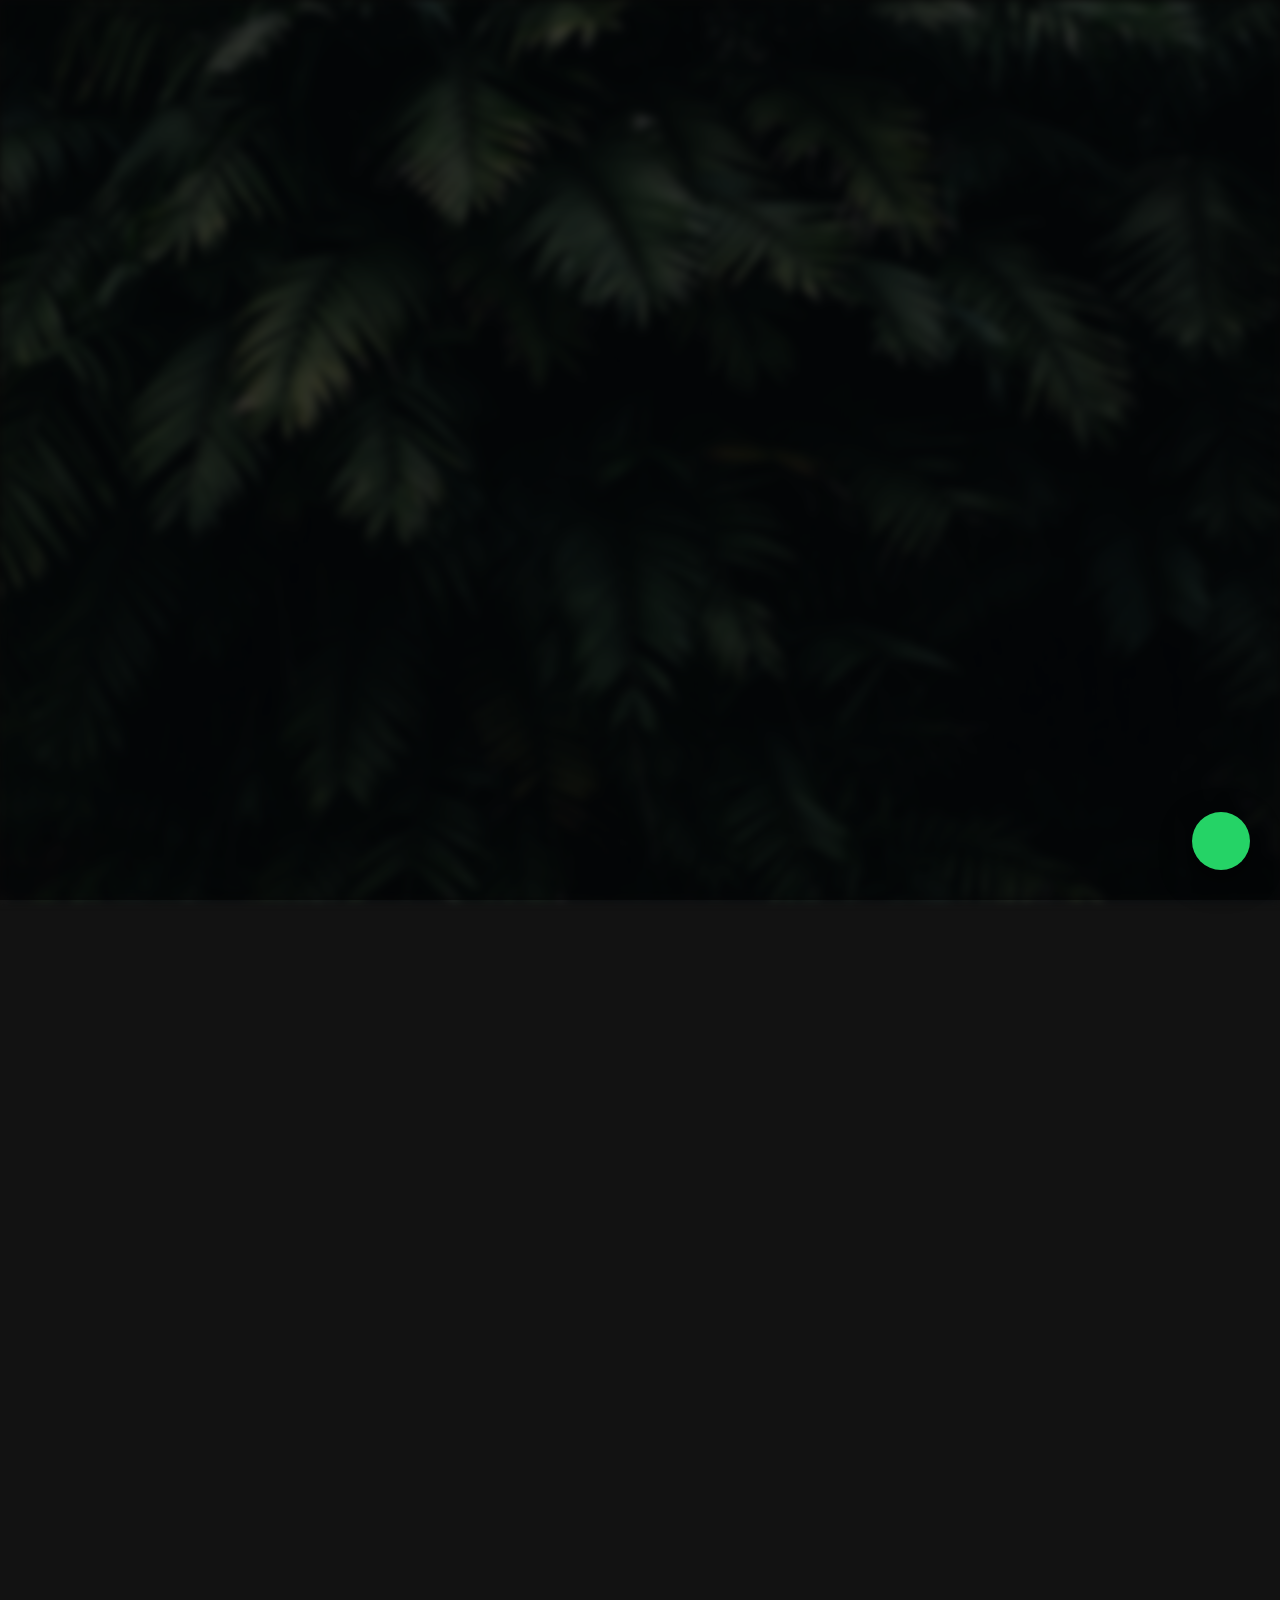
==== commit ead0bcae: "Fix update ago" ====
--- a/index.html
+++ b/index.html
@@ -1247,9 +1247,9 @@
         </header>
 
         <section class="discord-embed-card">
-          <a href="https://discord.com/users/658625459260751874" target="_blank" rel="noopener">
+          <a href="https://discord.com/users/1534172911722696756" target="_blank" rel="noopener">
             <img
-              src="https://lanyard.cnrad.dev/api/658625459260751874?theme=dark&hideDiscriminator=true&borderRadius=10px"
+              src="https://lanyard.cnrad.dev/api/1534172911722696756?theme=dark&hideDiscriminator=true&borderRadius=10px"
               alt="Discord Presence"
               class="discord-embed-image"
             />
@@ -1428,7 +1428,7 @@
         <h4 class="h3 modal-title" data-modal-title>Antonio Gat</h4>
         <time datetime="2021-06-14">16 de abril 2025</time>
         <div data-modal-text>
-          <p>Antonio siempre ha sido un chico atento, con muy buenas capacidades para trabajar en equipo y como líder de proyecto.</p>
+          <p>Alejandro siempre ha sido un chico atento, con muy buenas capacidades para trabajar en equipo y como líder de proyecto.</p>
         </div>
       </div>
 
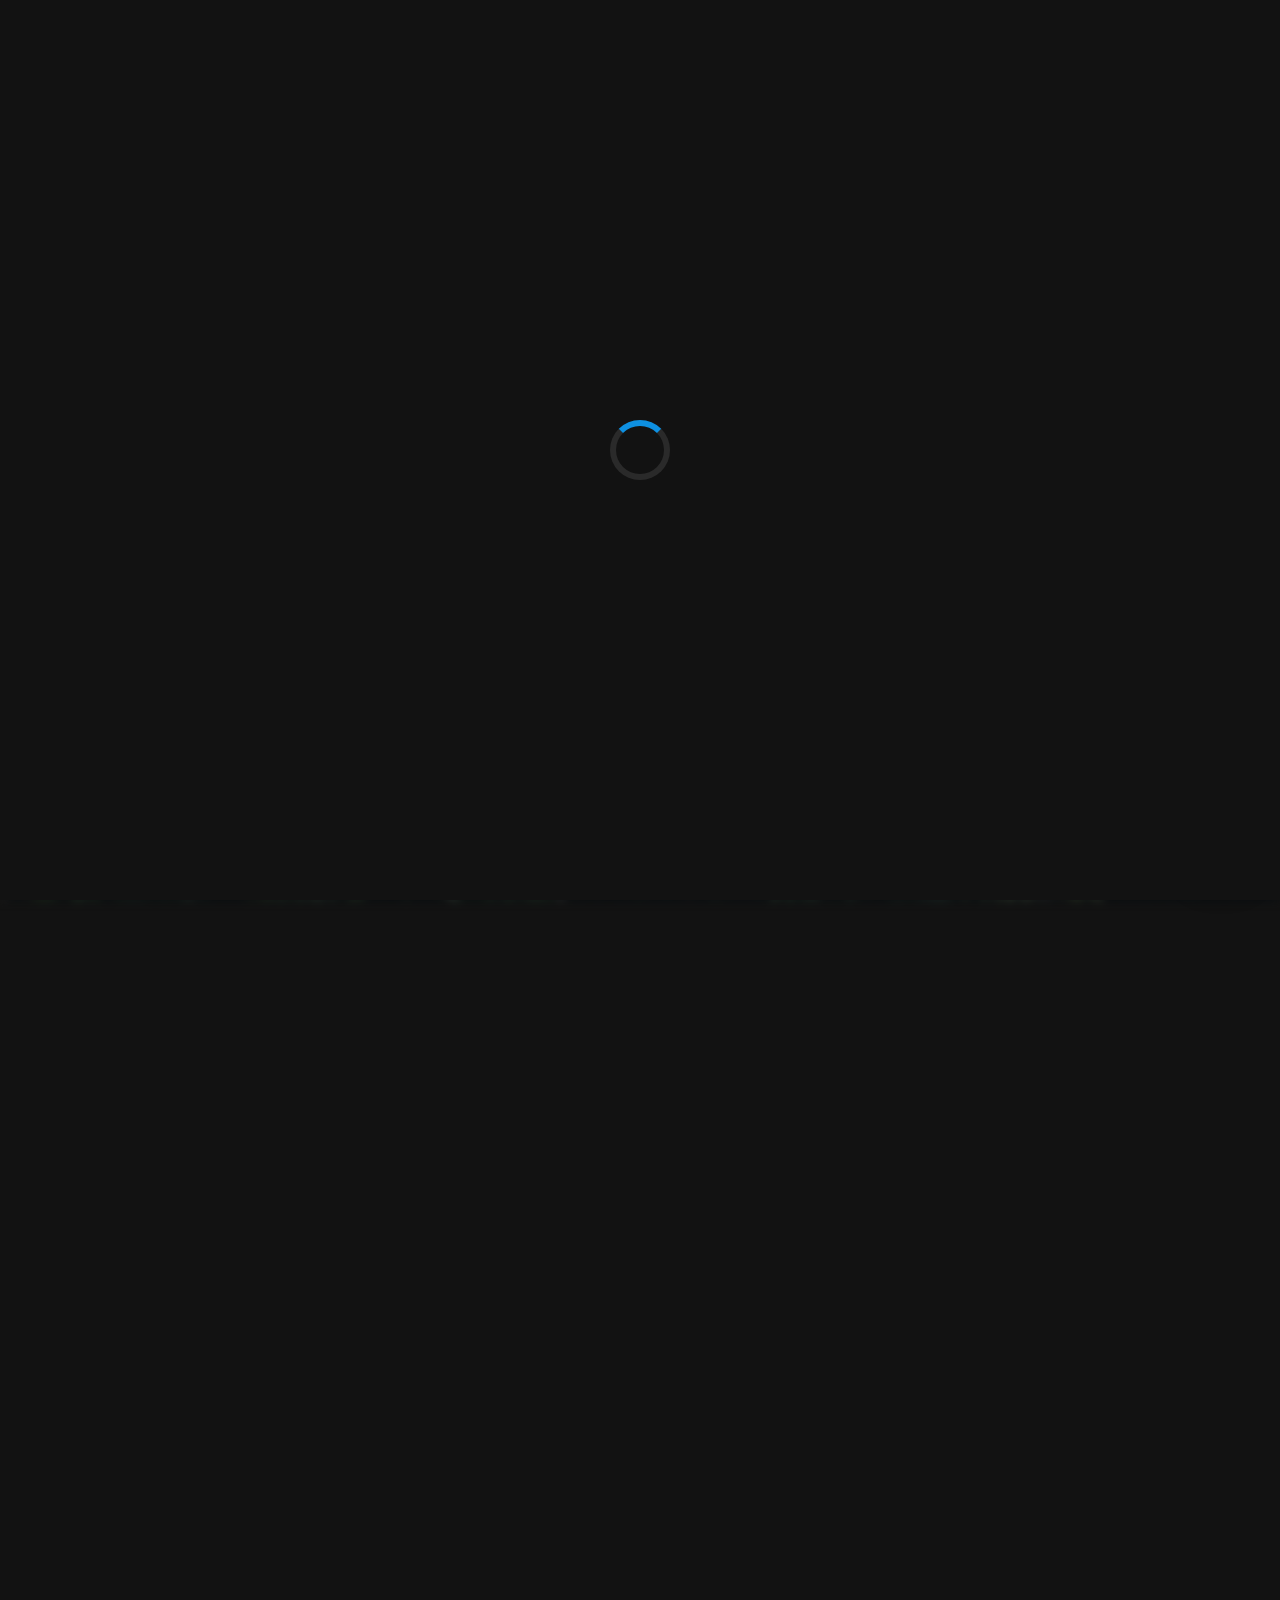
==== commit 33b89c26: "Update" ====
--- a/index.html
+++ b/index.html
@@ -231,7 +231,7 @@
 
                 <section class="hero-block">
                     <h1 class="h2 hero-title">Desarrollo web y soluciones digitales para negocios</h1>
-                    <p class="hero-subtitle">Creo webs, aplicaciones y automatizaciones adaptadas a las necesidades de cada negocio.</p>
+                    <p class="hero-subtitle">Webs, aplicaciones y automatizaciones a medida, pensadas para conseguirte más clientes y ahorrarte tiempo.</p>
 
                     <div class="hero-cta-group">
                         <button class="hero-btn hero-btn-primary" data-budget-btn>
@@ -247,17 +247,17 @@
 
                 <section class="about-text">
                     <p>
-                        Soy Alejandro Bautista, desarrollador web. Actualmente curso Grado Superior de Desarrollo Web y, en paralelo, desarrollo y mantengo en producción <b>LulaCurvy</b>, una tienda online real (Flask) por la que cobro una mensualidad fija.
+                        Soy Alejandro Bautista, desarrollador web especializado en crear soluciones digitales para negocios. Compagino mi formación de Grado Superior en Desarrollo Web con el desarrollo y mantenimiento en producción de <b>LulaCurvy</b>, una tienda online real construida con Flask.
                     </p>
 
                     <p>
-                        Ayudo a negocios locales, autónomos y pequeñas empresas a tener presencia digital y a automatizar tareas: desde una web desde cero hasta el mantenimiento continuo de la que ya tienes. Trabajo con HTML, CSS, JavaScript, Python, Flask, SQL, WordPress y despliegue en servidores propios.
+                        Ayudo a negocios locales, autónomos y pequeñas empresas a mejorar su presencia digital y a automatizar tareas repetitivas: desde una web creada desde cero hasta el mantenimiento continuo de la que ya tienes. Trabajo con HTML, CSS, JavaScript, Python, Flask, SQL y WordPress, y me encargo también del despliegue en servidores propios, para ofrecerte una solución completa de principio a fin.
                     </p>
                 </section>
 
                 <section class="problems">
 
-                    <h3 class="h3 service-title"><i class="fa-duotone fa-solid fa-circle-exclamation" style="--fa-primary-color: #0e90e1; --fa-secondary-color: #0e90e1;"></i> ¿Tu negocio tiene alguno de estos problemas?</h3>
+                    <h3 class="h3 service-title"><i class="fa-duotone fa-solid fa-circle-exclamation" style="--fa-primary-color: #0e90e1; --fa-secondary-color: #0e90e1;"></i> ¿Te identificas con alguna de estas situaciones?</h3>
 
                     <ul class="problems-list content-card">
                         <li class="problems-item">
@@ -294,7 +294,7 @@
                         </li>
                     </ul>
 
-                    <p class="problems-cta">Puedo ayudarte a solucionarlo.</p>
+                    <p class="problems-cta">Si te ha pasado alguna de estas, hablemos: seguro que tiene solución.</p>
 
                 </section>
 
@@ -315,7 +315,7 @@
                                 <p class="service-price">Desde 299 €</p>
 
                                 <p class="service-item-text">
-                                    Web a medida para negocios locales, autónomos y pequeñas empresas: inicio, servicios, contacto, WhatsApp, Google Maps y SEO local básico según el proyecto.
+                                    Una web a medida, pensada para convertir visitas en clientes: inicio, servicios, contacto, WhatsApp, ubicación en Google Maps y SEO local básico según las necesidades de tu negocio.
                                 </p>
 
                                 <button class="service-item-cta" data-budget-btn>Solicitar presupuesto</button>
@@ -334,7 +334,7 @@
                                 <p class="service-price">Desde 149 €</p>
 
                                 <p class="service-item-text">
-                                    ¿Ya tienes web pero está anticuada o falla? Mejoro adaptación móvil, velocidad, navegación, formularios, enlaces rotos e integración de WhatsApp.
+                                    ¿Ya tienes web pero no te está dando resultados? Reviso y mejoro la adaptación móvil, la velocidad de carga, la navegación, los formularios, los enlaces rotos y la integración con WhatsApp.
                                 </p>
 
                                 <button class="service-item-cta" data-budget-btn>Solicitar presupuesto</button>
@@ -353,7 +353,7 @@
                                 <p class="service-price">Desde 49 €/mes</p>
 
                                 <p class="service-item-text">
-                                    Actualizaciones, copias de seguridad, pequeñas modificaciones, corrección de errores y soporte técnico continuo para que no tengas que preocuparte de tu web.
+                                    Me encargo de las actualizaciones, copias de seguridad, pequeñas modificaciones, corrección de errores y soporte técnico continuo, para que tu web funcione siempre sin que tengas que preocuparte por ello.
                                 </p>
 
                                 <button class="service-item-cta" data-budget-btn>Solicitar presupuesto</button>
@@ -372,7 +372,7 @@
                                 <p class="service-price">Desde 149 €</p>
 
                                 <p class="service-item-text">
-                                    Formularios inteligentes, sistemas de reservas, paneles administrativos, gestión de clientes y herramientas internas adaptadas a tu negocio.
+                                    Formularios inteligentes, sistemas de reservas, paneles administrativos, gestión de clientes y otras herramientas a medida que automatizan el trabajo repetitivo de tu negocio.
                                 </p>
 
                                 <button class="service-item-cta" data-budget-btn>Solicitar presupuesto</button>
@@ -395,35 +395,35 @@
                             <span class="process-number">01</span>
                             <div class="process-content">
                                 <h4 class="h4 service-item-title">Hablamos</h4>
-                                <p class="service-item-text">Me cuentas qué necesita tu negocio.</p>
+                                <p class="service-item-text">Me cuentas qué necesita tu negocio y qué objetivo quieres conseguir.</p>
                             </div>
                         </li>
                         <li class="process-item">
                             <span class="process-number">02</span>
                             <div class="process-content">
                                 <h4 class="h4 service-item-title">Analizo</h4>
-                                <p class="service-item-text">Estudio tu situación y propongo una solución.</p>
+                                <p class="service-item-text">Estudio tu situación actual y te propongo la solución más adecuada, con un presupuesto claro.</p>
                             </div>
                         </li>
                         <li class="process-item">
                             <span class="process-number">03</span>
                             <div class="process-content">
                                 <h4 class="h4 service-item-title">Desarrollo</h4>
-                                <p class="service-item-text">Creo la web, aplicación o solución.</p>
+                                <p class="service-item-text">Creo tu web, aplicación o herramienta, manteniéndote informado durante todo el proceso.</p>
                             </div>
                         </li>
                         <li class="process-item">
                             <span class="process-number">04</span>
                             <div class="process-content">
                                 <h4 class="h4 service-item-title">Entrega</h4>
-                                <p class="service-item-text">Publico y dejo todo funcionando.</p>
+                                <p class="service-item-text">Publico el proyecto y compruebo que todo funciona correctamente antes de entregártelo.</p>
                             </div>
                         </li>
                         <li class="process-item">
                             <span class="process-number">05</span>
                             <div class="process-content">
                                 <h4 class="h4 service-item-title">Mantenimiento</h4>
-                                <p class="service-item-text">Si quieres, sigo encargándome de la parte técnica.</p>
+                                <p class="service-item-text">Si lo necesitas, sigo encargándome de la parte técnica para que no tengas que pensar en ello.</p>
                             </div>
                         </li>
                     </ol>
@@ -530,7 +530,7 @@
           <h3 class="h3 testimonials-title"><i class="fa-duotone fa-solid fa-trophy" style="--fa-primary-color: #0e90e1; --fa-secondary-color: #0e90e1;"></i> Casos de éxito</h3>
 
           <div class="success-cases-placeholder content-card">
-            <p>Próximamente añadiré aquí resultados reales de proyectos entregados.</p>
+            <p>Estoy reuniendo los primeros resultados y testimonios de clientes reales. Muy pronto los verás aquí.</p>
           </div>
 
         </section>
@@ -985,7 +985,7 @@
 
                 <h3 class="project-title"><b>LulaCurvy</b></h3>
 
-                <p class="project-category">Tienda online (Flask) — cliente real en producción</p>
+                <p class="project-category">Tienda online (Flask) en producción — proyecto real, no una demo</p>
 
               </a>
             </li>
@@ -1428,7 +1428,7 @@
         <h4 class="h3 modal-title" data-modal-title>Antonio Gat</h4>
         <time datetime="2021-06-14">16 de abril 2025</time>
         <div data-modal-text>
-          <p>Alejandro siempre ha sido un chico atento, con muy buenas capacidades para trabajar en equipo y como líder de proyecto.</p>
+          <p>Antonio siempre ha sido un chico atento, con muy buenas capacidades para trabajar en equipo y como líder de proyecto.</p>
         </div>
       </div>
 
